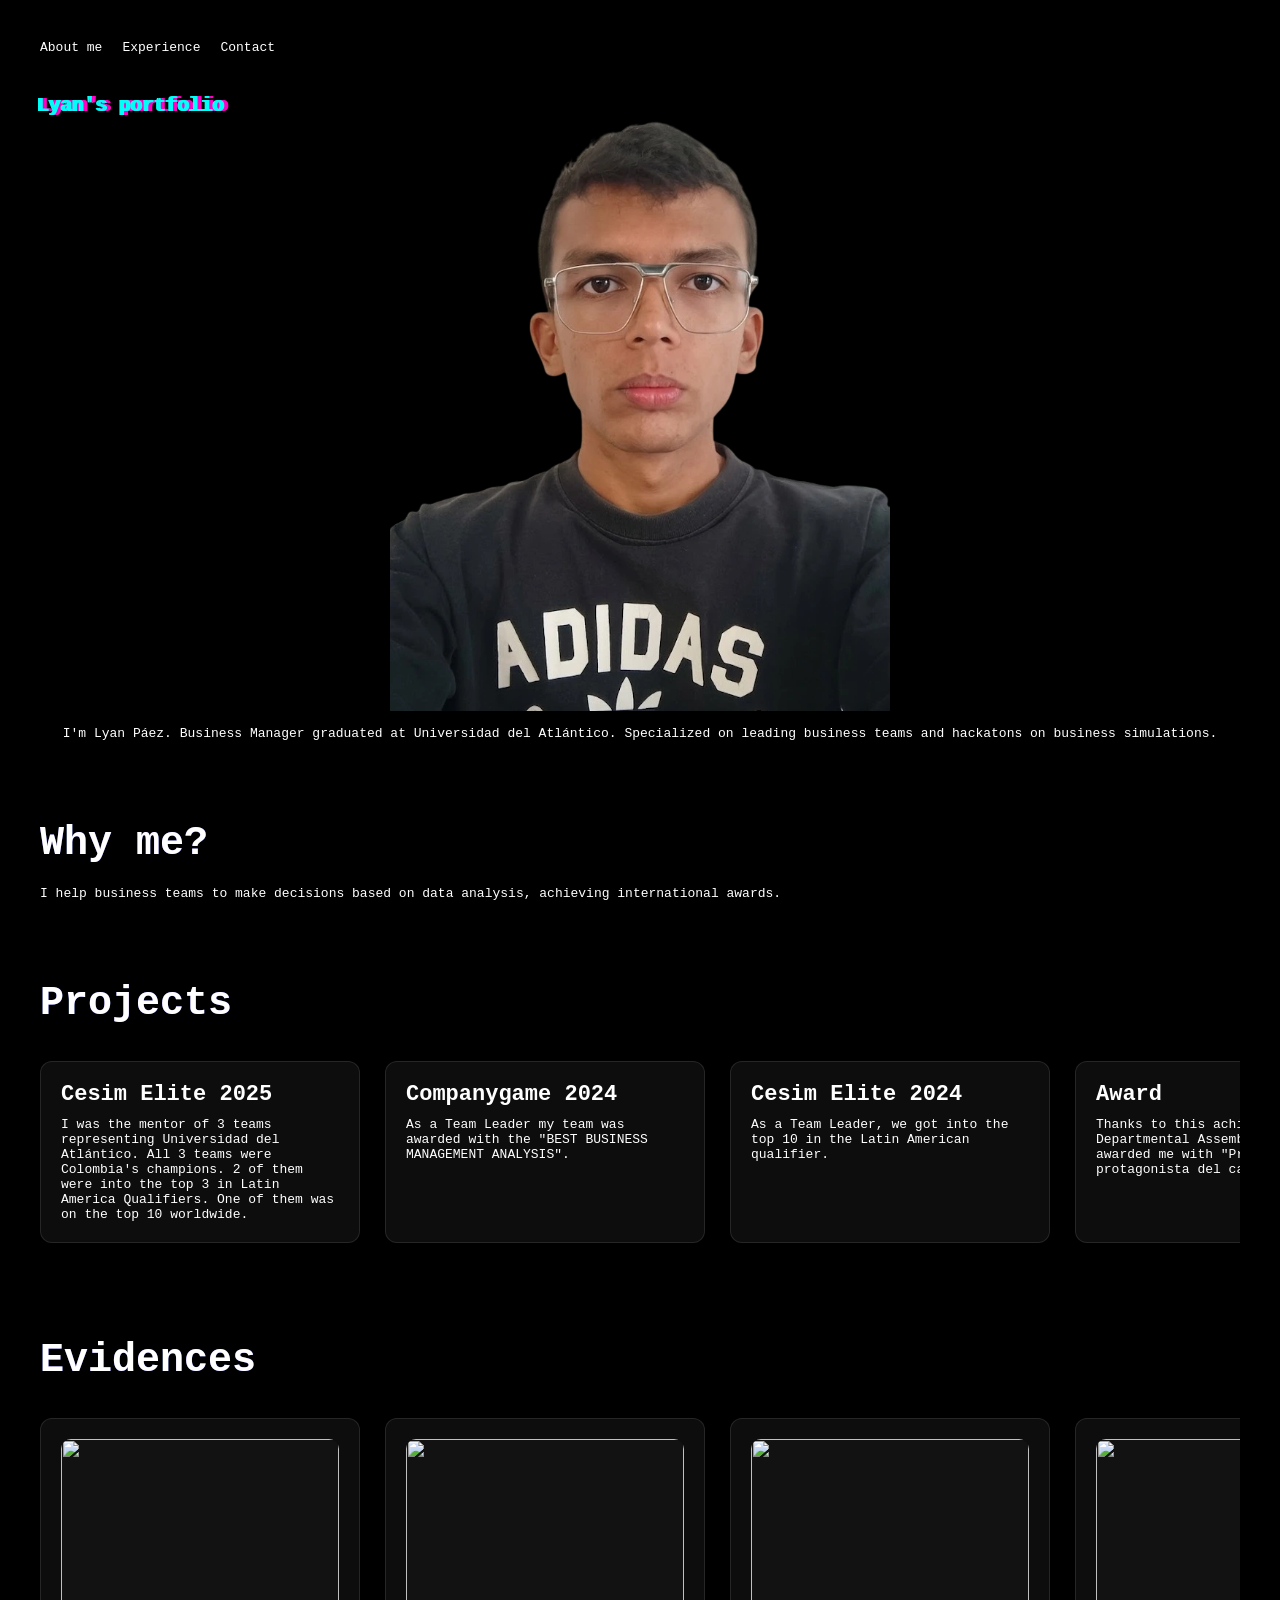
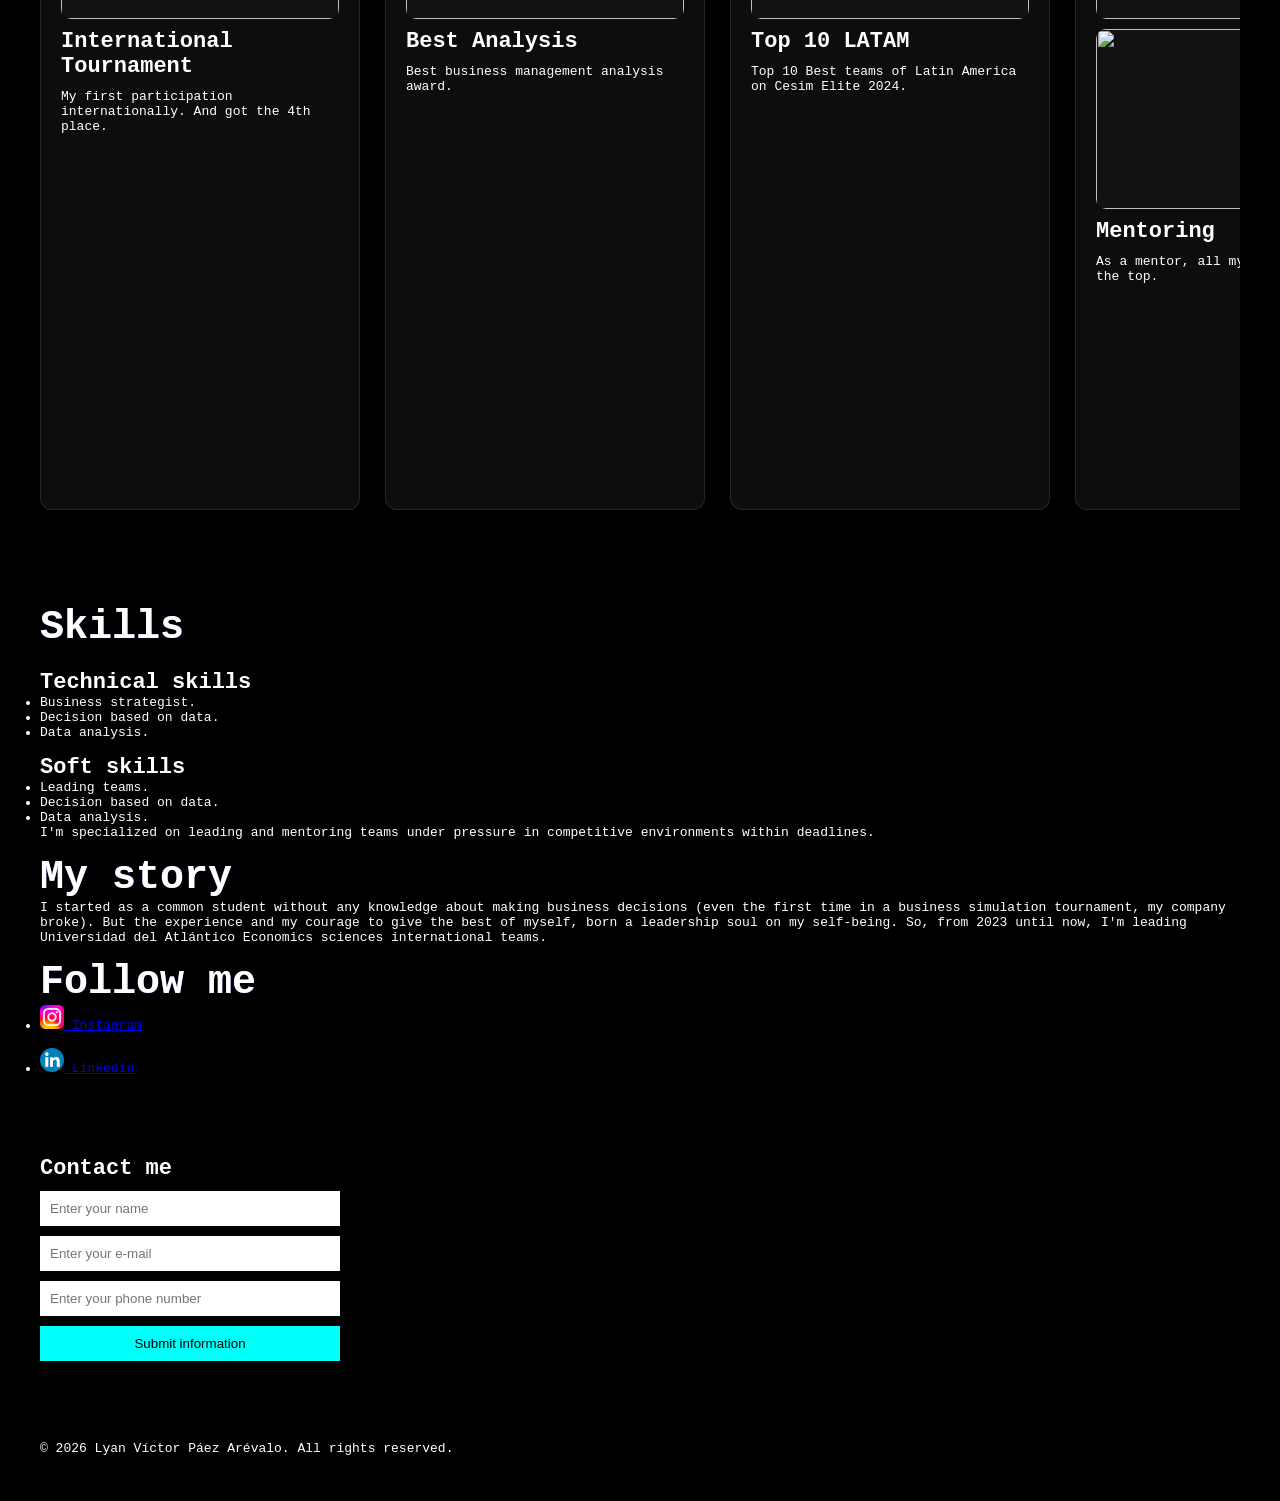
==== index.html @ 1b4cc2e9 "adelantado" ====
<!DOCTYPE html>
<html lang="en">

<head>
    <meta charset="UTF-8">
    <meta name="viewport" content="width=device-width, initial-scale=1.0">

    <title>Lyan's Portfolio</title>
    <meta name="description" content="A practical portfolio to improve structuring abilities on HTML and CSS.">
    <meta name="keywords" content="portfolio, portafolio, Lyan">
    <meta name="author" content="Lyan Páez">
    <meta name="robots" content="index, follow">

    <link rel="stylesheet" href="src/css/styles.css">
</head>

<body>

<header>
    <nav>
        <ul>
            <li><a href="#about">About me</a></li>
            <li><a href="#experience">Experience</a></li>
            <li><a href="#contact">Contact</a></li>
        </ul>
    </nav>
</header>

<main>

<section>
    <div>
        <h1 class="glitch reveal" data-text="Lyan's portfolio"></h1>
    </div>

    <img id="lyan-ph" src="public/img/Lyan.png"
        alt="A close-up photo of Lyan facing the camera"
        title="Lyan's photo">

    <p class="center" id="about"><br>
        I'm Lyan Páez. Business Manager graduated at Universidad del Atlántico.
        Specialized on leading business teams and hackatons on business simulations.
    </p>
</section>

<section>
    <h2 data-glitch="Why me?">Why me?</h2>
    <p>
        I help business teams to make decisions based on data analysis,
        achieving international awards.
    </p>
</section>

<section id="experience">
    <h2 data-glitch="Projects">Projects</h2>

    <div class="scroll-container projects-scroll">
        <div class="scroll-content">
            <article class="card">
                <h3>Cesim Elite 2025</h3>
                <p> I was the mentor of 3 teams representing Universidad del Atlántico. All 3 teams were Colombia's champions. 2 of them were into the top 3 in Latin America Qualifiers. One of them was on the top 10 worldwide.</p>
            </article>
            <article class="card">
                <h3>Companygame 2024</h3>
                <p>As a Team Leader my team was awarded with the "BEST BUSINESS MANAGEMENT ANALYSIS".</p>
            </article>
            <article class="card">
                <h3>Cesim Elite 2024</h3>
                <p> As a Team Leader, we got into the top 10 in the Latin American qualifier.</p>
            </article>
            <article class="card">
                <h3>Award</h3>
                <p> Thanks to this achievings, the Departmental Assembly of Atlántico awarded me with "Premio Joven Líder protagonista del cambio 2025"..</p>
            </article>

            <article class="card duplicate">
                <h3>Cesim Elite 2025</h3>
                <p> I was the mentor of 3 teams representing Universidad del Atlántico. All 3 teams were Colombia's champions. 2 of them were into the top 3 in Latin America Qualifiers. One of them was on the top 10 worldwide.</p>
            </article>
            <article class="card duplicate">
                <h3>Companygame 2024</h3>
                <p>As a Team Leader my team was awarded with the "BEST BUSINESS MANAGEMENT ANALYSIS".</p>
            </article>
            <article class="card duplicate">
                <h3>Cesim Elite 2024</h3>
                <p> As a Team Leader, we got into the top 10 in the Latin American qualifier.</p>
            </article>
            <article class="card duplicate">
                <h3>Award</h3>
                <p> Thanks to this achievings, the Departmental Assembly of Atlántico awarded me with "Premio Joven Líder protagonista del cambio 2025"..</p>
            </article>
        </div>
    </div>
</section>

<section class="evidences-section">
    <h2 data-glitch="Evidences">Evidences</h2>

    <div class="scroll-container evidences-scroll">
        <div class="scroll-content">
            <article class="card img-card">
                <img src="public/img/CGame1.webp" class="expandable-image">
                <h3>International Tournament</h3>
                <p>My first participation internationally. And got the 4th place.</p>
            </article>
            <article class="card img-card">
                <img src="public/img/Cgame2.webp" class="expandable-image">
                <h3>Best Analysis</h3>
                <p>Best business management analysis award.</p>
            </article>
            <article class="card img-card">
                <img src="public/img/cesim1.webp" class="expandable-image">
                <h3>Top 10 LATAM</h3>
                <p>Top 10 Best teams of Latin America on Cesim Elite 2024.</p>
            </article>
            <article class="card img-card">
                <img src="public/img/cesim2.webp" class="expandable-image">
                <img src="public/img/cesim3.webp" class="expandable-image">
                <h3>Mentoring</h3>
                <p>As a mentor, all my teams are in the top.</p>
            </article>
            <article class="card img-card">
                <img src="public/img/JL1.webp" class="expandable-image">
                <img src="public/img/JL2.webp" class="expandable-image">
                <img src="public/img/JL3.webp" class="expandable-image">
                <h3>Personal awards</h3>
                <p>Award for youth leader on academics due to these and other international achievements.</p>
            </article>

            <article class="card img-card duplicate">
                <img src="public/img/CGame1.webp" class="expandable-image">
                <h3>International Tournament</h3>
                <p>My first participation internationally. And got the 4th place.</p>
            </article>
            <article class="card img-card duplicate">
                <img src="public/img/Cgame2.webp" class="expandable-image">
                <h3>Best Analysis</h3>
                <p>Best business management analysis award.</p>
            </article>
            <article class="card img-card duplicate">
                <img src="public/img/cesim1.webp" class="expandable-image">
                <h3>Top 10 LATAM</h3>
                <p>Top 10 Best teams of Latin America on Cesim Elite 2024.</p>
            </article>
            <article class="card img-card duplicate">
                <img src="public/img/cesim2.webp" class="expandable-image">
                <img src="public/img/cesim3.webp" class="expandable-image">
                <h3>Mentoring</h3>
                <p>As a mentor, all my teams are in the top.</p>
            </article>
            <article class="card img-card duplicate">
                <img src="public/img/JL1.webp" class="expandable-image">
                <img src="public/img/JL2.webp" class="expandable-image">
                <img src="public/img/JL3.webp" class="expandable-image">
                <h3>Personal awards</h3>
                <p>Award for youth leader on academics due to these and other international achievements.</p>
            </article>
        </div>
    </div>
</section>

<section>
    <h2 data-glitch="Skills">Skills</h2>

    <article>
        <h3>Technical skills</h3>
        <ul>
            <li>Business strategist.</li>
            <li>Decision based on data.</li>
            <li>Data analysis.</li>
        </ul>
    </article>

    <br>

    <article>
        <h3>Soft skills</h3>
        <ul>
            <li>Leading teams.</li>
            <li>Decision based on data.</li>
            <li>Data analysis.</li>
        </ul>

        <p>
            I'm specialized on leading and mentoring teams under pressure in competitive environments within deadlines.
        </p> <br>
    </article>

    <article>
        <h3 data-glitch="My story" >My story</h3>
        <p>
            I started as a common student without any knowledge about making business decisions
            (even the first time in a business simulation tournament, my company broke). But the experience and
            my courage to give the best of myself, born a leadership soul on my self-being. So, from 2023 until now, I'm
            leading Universidad del Atlántico Economics sciences international teams.
        </p> <br>
    </article>

    <article>
        <h3 data-glitch="Follow me">Follow me</h3>
        <ul>
            <li><a href="https://www.instagram.com/lyanpaez?igsh=MWZnb3ZpdWVtem16cg==" target="_blank">
                    <img src="public/img/instagram.png" alt="Instagram" class="social-icon">
                    Instagram
                </a>
            </li> <br>


            <li><a href="https://co.linkedin.com/in/lyan-v%C3%ADctor-p%C3%A1ez-ar%C3%A9valo-2025282ba" target="_blank">
                    <img src="public/img/linkedin.png" alt="Linkedin" class="social-icon">
                    Linkedin
                </a>
            
            </li>
        </ul>
    </article>
</section>

<section>
    <form id="login-form" class="form-active">
        <h3 id="contact">Contact me</h3>

        <input type="text" placeholder="Enter your name" required>
        <input type="email" placeholder="Enter your e-mail" required>
        <input type="tel" placeholder="Enter your phone number" required>

        <button type="submit">Submit information</button>
    </form>
</section>

</main>

<footer>
    <p>&copy; 2026 Lyan Víctor Páez Arévalo. All rights reserved.</p>
</footer>

<div id="image-modal" class="modal-overlay">
    <span class="modal-close-btn">&times;</span>
    <img id="modal-image" class="modal-content" src="" alt="Imagen expandida">
</div>

<script>






// --- JAVASCRIPT ---
const text = "Lyan's portfolio";
let i = 0;


function typeWriter() {
    const el = document.querySelector(".glitch");

    if (i < text.length) {
        el.textContent += text.charAt(i);
        i++;
        setTimeout(typeWriter, 60);
    }
}

window.addEventListener("load", () => {
    document.querySelector(".glitch").textContent = "";
    typeWriter();
});

/* SCROLL */
const reveals = document.querySelectorAll(".reveal");

function revealOnScroll() {
    const windowHeight = window.innerHeight;

    reveals.forEach(el => {
        const elementTop = el.getBoundingClientRect().top;

        if (elementTop < windowHeight - 100) {
            el.classList.add("active");
        }
    });
}

window.addEventListener("scroll", revealOnScroll);
revealOnScroll();


// --- NUEVO CÓDIGO JS PARA EL MODAL DE IMÁGENES ---
const modal = document.getElementById('image-modal');
const modalImg = document.getElementById('modal-image');
const closeBtn = document.querySelector('.modal-close-btn');

// Agregar evento a todas las imágenes con la clase 'expandable-image'
document.querySelectorAll('.expandable-image').forEach(img => {
    img.addEventListener('click', function() {
        modal.classList.add('open');
        modalImg.src = this.src;
        document.body.style.overflow = 'hidden'; // Esto evita scrollear la página por detrás
    });
});

// Función para cerrar el modal
function closeModal() {
    modal.classList.remove('open');
    document.body.style.overflow = 'auto'; // Restaura el scroll
}

// Cerrar con el botón X
closeBtn.addEventListener('click', closeModal);

// Cerrar haciendo clic en el fondo negro oscuro
modal.addEventListener('click', function(event) {
    if (event.target === modal) {
        closeModal();
    }
});

// Cerrar presionando la tecla Esc
document.addEventListener('keydown', function(event) {
    if (event.key === 'Escape') {
        closeModal();
    }
});
</script>

</body>

</html>
---- src/css/styles.css ----
html {
    scroll-behavior: smooth;
}

/* RESET */
* {
    margin: 0;
    padding: 0;
    box-sizing: border-box;
}

body {
    font-family: monospace;
    color: #fff;
    background: #000;
    overflow-x: hidden;
    padding: 40px;
}

/*paragraph center */
.center {
    display: flex;
    justify-content: center;
}

/* IMÁGENES */
img {
    width: 100%;
    max-width: 500px;
    height: auto;
}

/* NAV */
nav ul {
    display: flex;
    gap: 20px;
    list-style: none;
    margin-bottom: 40px;
}

nav a {
    color: #fff;
    text-decoration: none;
}

/* ===== GLITCH H1 ===== */

.glitch {
    position: relative;
    animation: glitch-skew 1s infinite alternate;
}

.glitch::before,
.glitch::after {
    content: attr(data-text);
    position: absolute;
    top: 0;
    left: 0;
    width: 100%;
}

/* rojo */
.glitch::before {
    color: #ff00c1;
    left: 2px;
    text-shadow: -2px 0 #ff00c1;
    animation: glitch-anim 2s infinite linear alternate-reverse;
}

/* cyan */
.glitch::after {
    color: #00fff9;
    left: -2px;
    text-shadow: -2px 0 #00fff9;
    animation: glitch-anim2 2.5s infinite linear alternate-reverse;
}

/* ANIMACIONES H1 */

@keyframes glitch-anim {
    0% {
        clip-path: inset(0 0 80% 0);
    }

    50% {
        clip-path: inset(40% 0 30% 0);
    }

    100% {
        clip-path: inset(0 0 80% 0);
    }
}

@keyframes glitch-anim2 {
    0% {
        clip-path: inset(80% 0 0 0);
    }

    50% {
        clip-path: inset(30% 0 40% 0);
    }

    100% {
        clip-path: inset(80% 0 0 0);
    }
}

@keyframes glitch-skew {
    0% {
        transform: skew(0deg);
    }

    100% {
        transform: skew(2deg);
    }

}



/* ===== GLITCH H2 / H3 ===== */

/* ===== ESTILOS BASE PARA H2 / H3 ===== */
h2,
h3 {
    color: #fff;
    
    font-weight: bold;
}

h2 {
    font-size: 40px;
    margin-bottom: 20px;
}

/* Tamaño más pequeño y normal para los títulos de las cartillas */
h3 {
    font-size: 22px;
}

/* ===== GLITCH SOLO PARA TÍTULOS CON EL ATRIBUTO "data-glitch" ===== */
h2[data-glitch],
h3[data-glitch] {
    position: relative;
    font-size: 40px;
    /* Mantiene grandes los títulos de sección que tienen glitch */
    animation: an1 1s ease-in-out infinite alternate;
}

h2[data-glitch]::before,
h2[data-glitch]::after,
h3[data-glitch]::before,
h3[data-glitch]::after {
    content: attr(data-glitch);
    position: absolute;
    top: 0;
    left: 0;
    opacity: 0.8;
}

h2[data-glitch]::before,
h3[data-glitch]::before {
    color: #8b00ff;
    z-index: -1;
    animation: an2 0.4s infinite;
}

h2[data-glitch]::after,
h3[data-glitch]::after {
    color: #00e571;
    z-index: -2;
    animation: an2 0.4s infinite;
}

/* ANIMACIONES H2/H3 */

@keyframes an1 {

    0%,
    40%,
    44%,
    58%,
    61%,
    65%,
    69%,
    72%,
    100% {
        transform: skewX(0);
    }

    41% {
        transform: skewX(10deg);
    }

    42% {
        transform: skewX(-10deg);
    }

    59% {
        transform: skewX(40deg) skewY(10deg);
    }

    60% {
        transform: skewX(-40deg) skewY(-10deg);
    }

    63% {
        transform: skewX(10deg) skewY(-5deg);
    }

    70% {
        transform: skewX(-50deg) skewY(-20deg);
    }

    71% {
        transform: skewX(10deg) skewY(-10deg);
    }
}

@keyframes an2 {
    0% {
        transform: translate(0);
    }

    20% {
        transform: translate(-3px, 3px);
    }

    40% {
        transform: translate(-3px, -3px);
    }

    60% {
        transform: translate(3px, 3px);
    }

    80% {
        transform: translate(3px, -3px);
    }

    100% {
        transform: translate(0);
    }
}

/* SCROLL */
.reveal {
    opacity: 0;
    transform: translateY(60px);
    transition: 0.8s;
}

.reveal.active {
    opacity: 1;
    transform: translateY(0);
}

/* FORM */
form {
    display: flex;
    flex-direction: column;
    gap: 10px;
    max-width: 300px;
}

input,
button {
    padding: 10px;
    border: none;
}

button {
    background: #00fff9;
    cursor: pointer;
}

/* ===== GRID GENERAL (Se mantiene para otras áreas si lo usas) ===== */
.grid {
    display: grid;
    grid-template-columns: repeat(auto-fit, minmax(250px, 1fr));
    gap: 25px;
    margin-top: 30px;
}

/* ===== CARDS ===== */

.card {
    background: rgba(255, 255, 255, 0.05);
    border-radius: 12px;
    padding: 20px;
    transition: 0.3s;
    backdrop-filter: blur(10px);
    border: 1px solid rgba(255, 255, 255, 0.1);
}


.card:hover {
    transform: translateY(-10px) scale(1.02);
    border-color: #00fff9;
    box-shadow: 0 0 20px rgba(0, 255, 255, 0.2);
}

/* ===== IMÁGENES ===== */

.img-card img {
    width: 100%;
    height: 180px;
    object-fit: contain;
    background-color: rgba(255, 255, 255, 0.02);
    border-radius: 10px;
    margin-bottom: 10px;
}

/* ===== TITULOS ===== */

.card h3 {
    margin-bottom: 10px;
}

/* ===== SECCIONES ===== */

section {
    margin-bottom: 80px;
}

/* ===== FOTO DE PERFIL ===== */
#lyan-ph {
    display: block;
    margin: 0 auto;
    position: relative;
    z-index: 1;

    animation: permanent-glitch-shadow 1.5s steps(10) infinite alternate-reverse;

    transition: none;

}


#lyan-ph:hover {
    filter: drop-shadow(0 0 25px #00fff9) drop-shadow(0 0 40px #ff00c1);
}


    @keyframes permanent-glitch-shadow {


    0%,
    100% {
        filter: drop-shadow(4px 4px 0 #ff00c1) drop-shadow(-4px -4px 0 #00fff9) drop-shadow(0 0 8px rgba(139, 0, 255, 0.4));
    }

    5% {
        filter: drop-shadow(-2px -10px 0 #ff00c1) drop-shadow(6px 2px 0 #00fff9) drop-shadow(0 0 2px #fff);
    }

    10% {
        filter: drop-shadow(10px 4px 0 #ff00c1) drop-shadow(-10px -4px 0 #00fff9);
    }

    12% {
        filter: drop-shadow(0 0 1px transparent);
    }

    15% {
        filter: drop-shadow(-15px 0 0 #ff00c1) drop-shadow(15px 0 0 #00fff9) drop-shadow(0 0 20px #8b00ff);
    }

    20% {
        filter: drop-shadow(0 -15px 0 #ff00c1) drop-shadow(0 15px 0 #00fff9) drop-shadow(0 0 10px #00fff9);
    }

    25% {
        filter: drop-shadow(3px -10px 0 #ff00c1) drop-shadow(-3px 10px 0 #00fff9);
    }

    30% {
        filter: drop-shadow(-5px 5px 0 #ff00c1) drop-shadow(5px -5px 0 #00fff9) drop-shadow(0 0 25px rgba(255, 0, 193, 0.7));
    }

    35% {
        filter: drop-shadow(0 0 1px transparent);
    }

    40% {
        filter: drop-shadow(12px 12px 0 #ff00c1) drop-shadow(-12px -12px 0 #00fff9) drop-shadow(0 0 15px #fff);
    }
}




/* ===== REDES SOCIALES (FOLLOW ME) ===== */


.social-links ul {
    list-style: none;
    padding: 0;
    display: flex;
    flex-direction: column;
    gap: 15px;
}


.social-links a {
    text-decoration: none;
    color: #fff;
    font-size: 18px;
    display: flex;
    align-items: center;
    gap: 10px;
    transition: all 0.3s ease;
}


.social-links a:hover {
    color: #00fff9;
    text-shadow: 0 0 8px #00fff9;
    transform: translateX(10px);
}


.social-icon {
    width: 24px;
    height: 24px;
    object-fit: contain;
}


/* ========================================================== */
/* ===== NUEVO: SCROLL INFINITO Y MODAL (NO MODIFICAR) ====== */
/* ========================================================== */

/* Estructura del carrusel infinito */
.scroll-container {
    width: 100%;
    overflow: hidden;
    position: relative;
    padding: 15px 0;
    /* Espacio extra para que la sombra de tu hover no se corte */
}

/* El contenedor que agrupa todas las tarjetas de forma horizontal */
.scroll-content {
    display: flex;
    gap: 25px;
    width: max-content;
    /* Permite que crezca hasta el ancho de todas las cards sumadas */
    will-change: transform;
}

/* Configuramos el tamaño fijo de tus cards dentro del carrusel */
.scroll-content .card {
    flex: 0 0 320px;
    /* Ancho fijo para cada card. Ajustalo si lo quieres más ancho o angosto */
}

/* Pausar animación cuando el usuario pone el mouse encima */
.scroll-container:hover .scroll-content {
    animation-play-state: paused !important;
}

/* 1. Animación DERECHA (Projects) */
.projects-scroll .scroll-content {
    animation: scroll-right 40s linear infinite;
}

@keyframes scroll-right {
    0% {
        transform: translateX(-50%);
    }

    /* Empieza en el clon y se desliza al original */
    100% {
        transform: translateX(0);
    }
}

/* 2. Animación IZQUIERDA (Evidences) */
.evidences-scroll .scroll-content {
    animation: scroll-left 40s linear infinite;
}

@keyframes scroll-left {
    0% {
        transform: translateX(0);
    }

    /* Empieza en el original y se desliza al clon */
    100% {
        transform: translateX(-50%);
    }
}


/* ===== IMÁGENES EXPANDIBLES Y MODAL ===== */

.expandable-image {
    cursor: pointer;
    /* Cambia el cursor a la "manito" */
    transition: border-color 0.3s ease, filter 0.3s ease;
}

.expandable-image:hover {
    border: 1px solid #ff00c1;
    filter: drop-shadow(0 0 10px rgba(255, 0, 193, 0.5));
}

.modal-overlay {
    display: none;
    position: fixed;
    z-index: 9999;
    /* Asegura que el modal siempre esté por encima de todo */
    left: 0;
    top: 0;
    width: 100%;
    height: 100%;
    background-color: rgba(0, 0, 0, 0.85);
    /* Fondo oscuro semitransparente */
    backdrop-filter: blur(8px);
    justify-content: center;
    align-items: center;
    opacity: 0;
    transition: opacity 0.3s ease;
}

.modal-overlay.open {
    display: flex;
    opacity: 1;
}

.modal-content {
    max-width: 90%;
    max-height: 90%;
    object-fit: contain;
    border-radius: 8px;
    border: 2px solid #00fff9;
    box-shadow: 0 0 30px rgba(0, 255, 249, 0.4);
    transform: scale(0.9);
    transition: transform 0.3s ease;
}

.modal-overlay.open .modal-content {
    transform: scale(1);
}

.modal-close-btn {
    position: absolute;
    top: 20px;
    right: 40px;
    color: #fff;
    font-size: 40px;
    font-weight: bold;
    cursor: pointer;
    transition: color 0.3s ease, transform 0.3s ease;
}

.modal-close-btn:hover {
    color: #ff00c1;
    transform: scale(1.1);
}
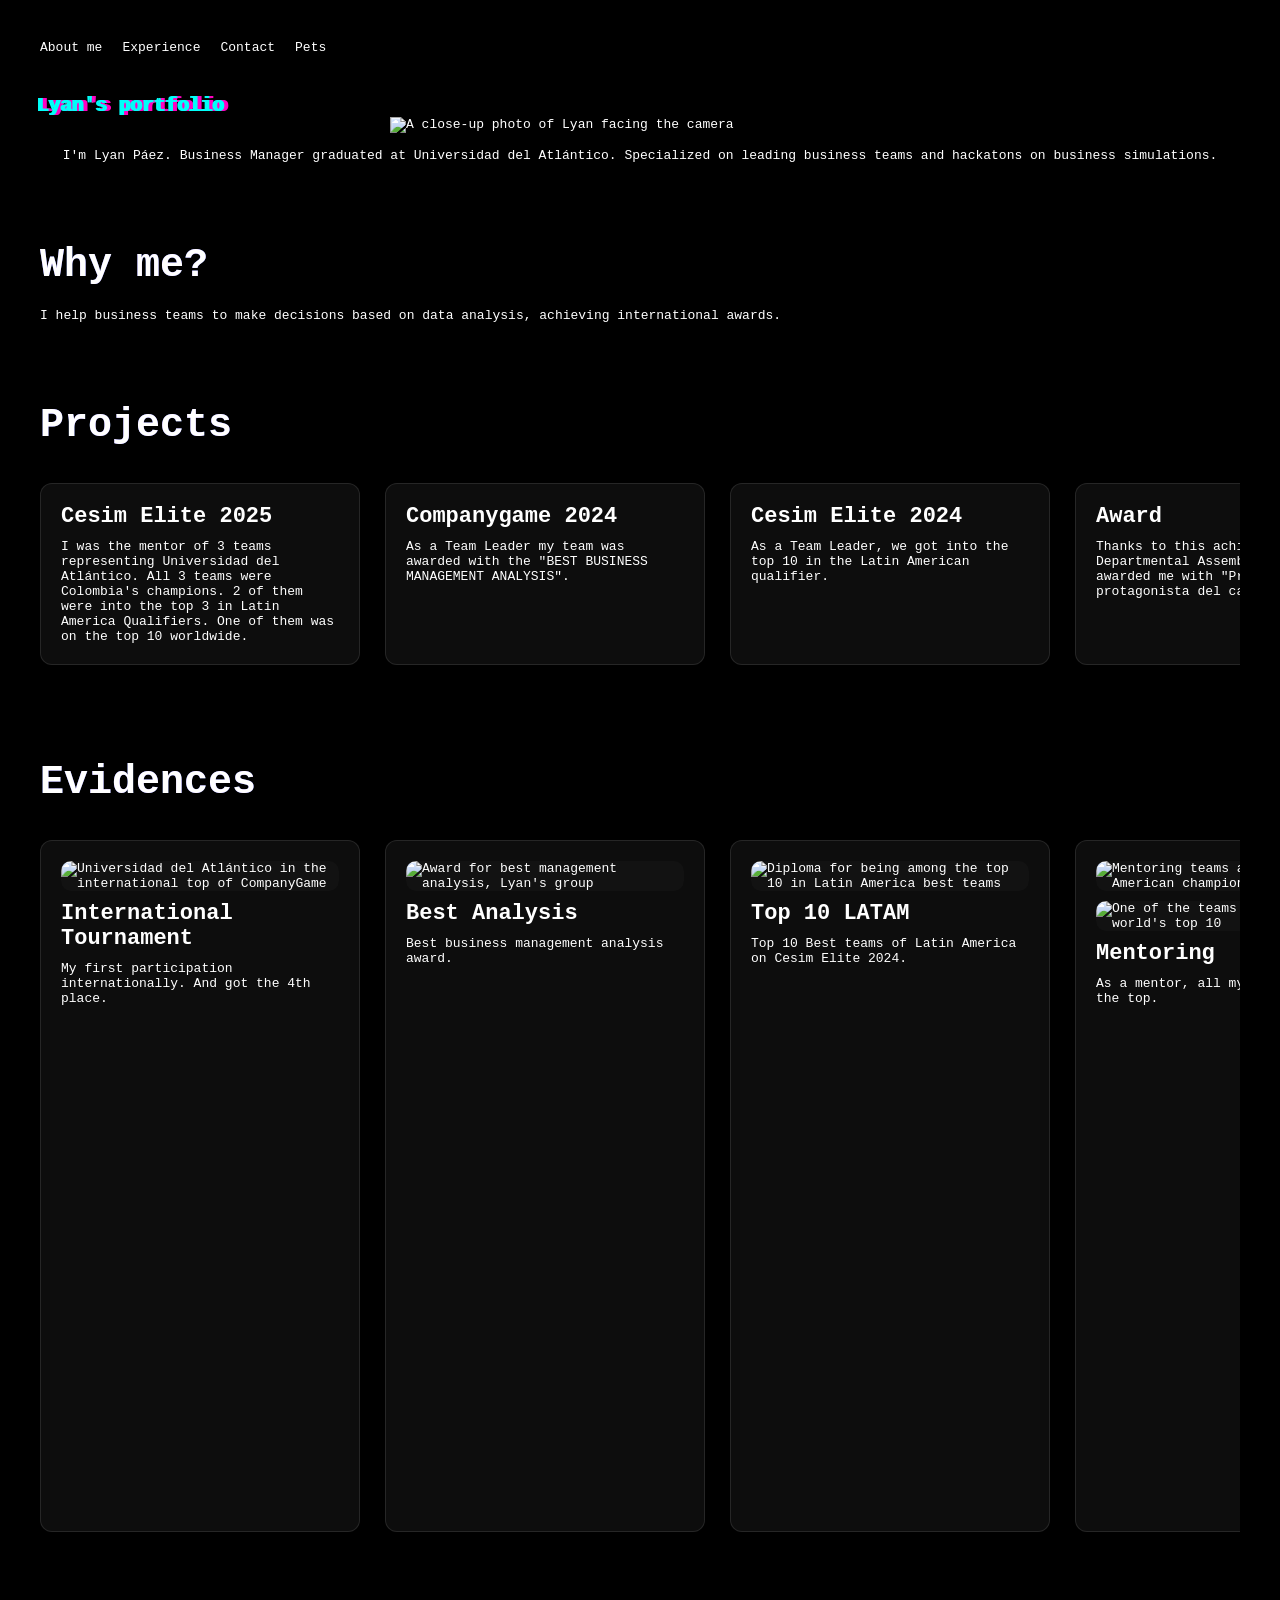
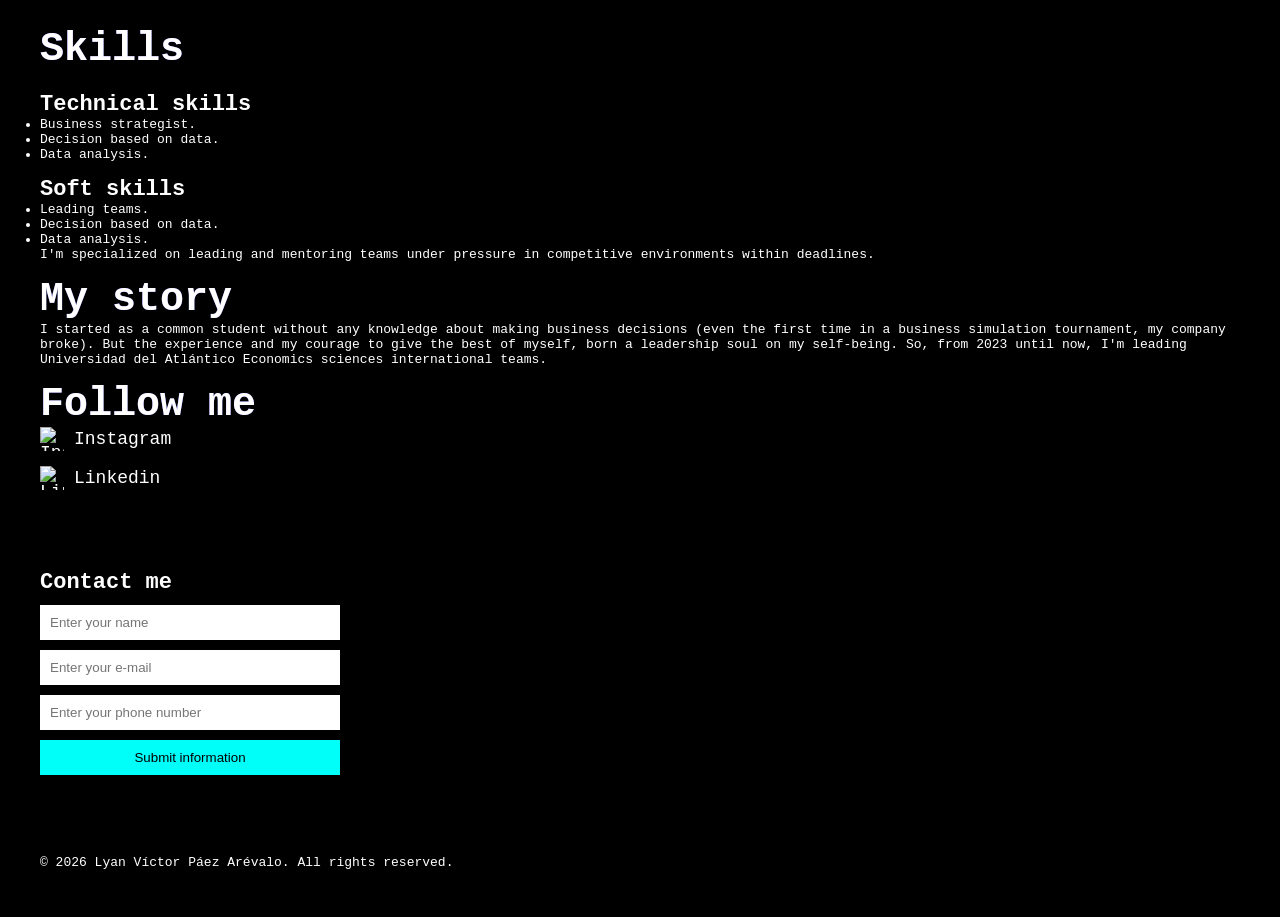
==== commit 4f9e242d: "docs" ====
--- a/index.html
+++ b/index.html
@@ -16,313 +16,248 @@
 
 <body>
 
-<header>
-    <nav>
-        <ul>
-            <li><a href="#about">About me</a></li>
-            <li><a href="#experience">Experience</a></li>
-            <li><a href="#contact">Contact</a></li>
-        </ul>
-    </nav>
-</header>
-
-<main>
-
-<section>
-    <div>
-        <h1 class="glitch reveal" data-text="Lyan's portfolio"></h1>
+    <header>
+        <nav>
+            <ul>
+                <li><a href="#about" class="navigation">About me</a></li>
+                <li><a href="#experience" class="navigation">Experience</a></li>
+                <li><a href="#contact" class="navigation">Contact</a></li>
+                <li><a href="./views/pets.html" class="navigation">Pets</a></li>
+            </ul>
+        </nav>
+    </header>
+
+    <main>
+
+        <section>
+            <div>
+                <h1 class="glitch reveal" data-text="Lyan's portfolio">Lyan's portfolio</h1>
+            </div>
+
+            <img id="lyan-ph" src="/public/images/index/Lyan.png" alt="A close-up photo of Lyan facing the camera"
+                title="Lyan's photo">
+
+            <p class="center" id="about"><br>
+                I'm Lyan Páez. Business Manager graduated at Universidad del Atlántico.
+                Specialized on leading business teams and hackatons on business simulations.
+            </p>
+        </section>
+
+        <section>
+            <h2 data-glitch="Why me?">Why me?</h2>
+            <p>
+                I help business teams to make decisions based on data analysis,
+                achieving international awards.
+            </p>
+        </section>
+
+        <section id="experience">
+            <h2 data-glitch="Projects">Projects</h2>
+
+            <div class="scroll-container projects-scroll">
+                <div class="scroll-content">
+                    <article class="card">
+                        <h3>Cesim Elite 2025</h3>
+                        <p> I was the mentor of 3 teams representing Universidad del Atlántico. All 3 teams were
+                            Colombia's champions. 2 of them were into the top 3 in Latin America Qualifiers. One of them
+                            was on the top 10 worldwide.</p>
+                    </article>
+                    <article class="card">
+                        <h3>Companygame 2024</h3>
+                        <p>As a Team Leader my team was awarded with the "BEST BUSINESS MANAGEMENT ANALYSIS".</p>
+                    </article>
+                    <article class="card">
+                        <h3>Cesim Elite 2024</h3>
+                        <p> As a Team Leader, we got into the top 10 in the Latin American qualifier.</p>
+                    </article>
+                    <article class="card">
+                        <h3>Award</h3>
+                        <p> Thanks to this achievings, the Departmental Assembly of Atlántico awarded me with "Premio
+                            Joven Líder protagonista del cambio 2025"..</p>
+                    </article>
+
+                    <article class="card duplicate">
+                        <h3>Cesim Elite 2025</h3>
+                        <p> I was the mentor of 3 teams representing Universidad del Atlántico. All 3 teams were
+                            Colombia's champions. 2 of them were into the top 3 in Latin America Qualifiers. One of them
+                            was on the top 10 worldwide.</p>
+                    </article>
+                    <article class="card duplicate">
+                        <h3>Companygame 2024</h3>
+                        <p>As a Team Leader my team was awarded with the "BEST BUSINESS MANAGEMENT ANALYSIS".</p>
+                    </article>
+                    <article class="card duplicate">
+                        <h3>Cesim Elite 2024</h3>
+                        <p> As a Team Leader, we got into the top 10 in the Latin American qualifier.</p>
+                    </article>
+                    <article class="card duplicate">
+                        <h3>Award</h3>
+                        <p> Thanks to this achievings, the Departmental Assembly of Atlántico awarded me with "Premio
+                            Joven Líder protagonista del cambio 2025"..</p>
+                    </article>
+                </div>
+            </div>
+        </section>
+
+        <section class="evidences-section">
+            <h2 data-glitch="Evidences">Evidences</h2>
+
+            <div class="scroll-container evidences-scroll">
+                <div class="scroll-content">
+                    <article class="card img-card">
+                        <img src="/public/images/index/CGame1.webp" class="expandable-image"
+                            alt="Universidad del Atlántico in the international top of CompanyGame"
+                            title="BusinessGlobal CompanyGame 2023">
+                        <h3>International Tournament</h3>
+                        <p>My first participation internationally. And got the 4th place.</p>
+                    </article>
+                    <article class="card img-card">
+                        <img src="/public/images/index/Cgame2.webp" class="expandable-image"
+                            alt="Award for best management analysis, Lyan's group"
+                            title="Award for best business management analysis report">
+                        <h3>Best Analysis</h3>
+                        <p>Best business management analysis award.</p>
+                    </article>
+                    <article class="card img-card">
+                        <img src="/public/images/index/cesim1.webp" class="expandable-image"
+                            alt="Diploma for being among the top 10 in Latin America best teams"
+                            title="Diploma top 10 Latin America">
+                        <h3>Top 10 LATAM</h3>
+                        <p>Top 10 Best teams of Latin America on Cesim Elite 2024.</p>
+                    </article>
+                    <article class="card img-card">
+                        <img src="/public/images/index/cesim2.webp" class="expandable-image"
+                            alt="Mentoring teams are Latin American champions" title="Latin American Champions">
+                        <img src="/public/images/index/cesim3.webp" class="expandable-image"
+                            alt="One of the teams makes it to the world's top 10" title="World's top 10">
+                        <h3>Mentoring</h3>
+                        <p>As a mentor, all my teams are in the top.</p>
+                    </article>
+                    <article class="card img-card">
+                        <img src="/public/images/index/JL1.webp" class="expandable-image"
+                            alt="Young leader award, driving change in the academic field"
+                            title="Young Academic Leader Award">
+                        <img src="/public/images/index/JL2.webp" class="expandable-image"
+                            alt="Poster for the awards ceremony of the nominees" title="Lyan Award Poster">
+                        <img src="/public/images/index/JL3.webp" class="expandable-image"
+                            alt="List of winners in each area of the nominations" title="List of winners by area">
+                        <h3>Personal awards</h3>
+                        <p>Award for youth leader on academics due to these and other international achievements.</p>
+                    </article>
+
+                    <article class="card img-card duplicate">
+                        <img src="/public/images/index/CGame1.webp" class="expandable-image">
+                        <h3>International Tournament</h3>
+                        <p>My first participation internationally. And got the 4th place.</p>
+                    </article>
+                    <article class="card img-card duplicate">
+                        <img src="/public/images/index/Cgame2.webp" class="expandable-image">
+                        <h3>Best Analysis</h3>
+                        <p>Best business management analysis award.</p>
+                    </article>
+                    <article class="card img-card duplicate">
+                        <img src="/public/images/index/cesim1.webp" class="expandable-image">
+                        <h3>Top 10 LATAM</h3>
+                        <p>Top 10 Best teams of Latin America on Cesim Elite 2024.</p>
+                    </article>
+                    <article class="card img-card duplicate">
+                        <img src="/public/images/index/cesim2.webp" class="expandable-image">
+                        <img src="/public/images/index/cesim3.webp" class="expandable-image">
+                        <h3>Mentoring</h3>
+                        <p>As a mentor, all my teams are in the top.</p>
+                    </article>
+                    <article class="card img-card duplicate">
+                        <img src="/public/images/index/JL1.webp" class="expandable-image">
+                        <img src="/public/images/index/JL2.webp" class="expandable-image">
+                        <img src="/public/images/index/JL3.webp" class="expandable-image">
+                        <h3>Personal awards</h3>
+                        <p>Award for youth leader on academics due to these and other international achievements.</p>
+                    </article>
+                </div>
+            </div>
+        </section>
+
+        <section>
+            <h2 data-glitch="Skills">Skills</h2>
+
+            <article>
+                <h3>Technical skills</h3>
+                <ul>
+                    <li>Business strategist.</li>
+                    <li>Decision based on data.</li>
+                    <li>Data analysis.</li>
+                </ul>
+            </article>
+
+            <br>
+
+            <article>
+                <h3>Soft skills</h3>
+                <ul>
+                    <li>Leading teams.</li>
+                    <li>Decision based on data.</li>
+                    <li>Data analysis.</li>
+                </ul>
+
+                <p>
+                    I'm specialized on leading and mentoring teams under pressure in competitive environments within
+                    deadlines.
+                </p> <br>
+            </article>
+
+            <article>
+                <h3 data-glitch="My story">My story</h3>
+                <p>
+                    I started as a common student without any knowledge about making business decisions
+                    (even the first time in a business simulation tournament, my company broke). But the experience and
+                    my courage to give the best of myself, born a leadership soul on my self-being. So, from 2023 until
+                    now, I'm
+                    leading Universidad del Atlántico Economics sciences international teams.
+                </p> <br>
+            </article>
+
+            <article class="social-links">
+                <h3 data-glitch="Follow me">Follow me</h3>
+                <ul>
+                    <li><a href="https://www.instagram.com/lyanpaez?igsh=MWZnb3ZpdWVtem16cg==" target="_blank">
+                            <img src="/public/images/index/instagram.png" alt="Instagram" class="social-icon">
+                            Instagram
+                        </a>
+                    </li>
+                    <li><a href="https://co.linkedin.com/in/lyan-v%C3%ADctor-p%C3%A1ez-ar%C3%A9valo-2025282ba"
+                            target="_blank">
+                            <img src="/public/images/index/linkedin.png" alt="Linkedin" class="social-icon">
+                            Linkedin
+                        </a>
+                    </li>
+                </ul>
+            </article>
+        </section>
+
+        <section class="page-center">
+            <form id="login-form" class="form-active" onsubmit="event.preventDefault();">
+                <h3 id="contact">Contact me</h3>
+
+                <input type="text" placeholder="Enter your name" required>
+                <input type="email" placeholder="Enter your e-mail" required>
+                <input type="tel" placeholder="Enter your phone number" required>
+
+                <button type="submit">Submit information</button>
+            </form>
+        </section>
+
+    </main>
+
+    <footer>
+        <p>&copy; 2026 Lyan Víctor Páez Arévalo. All rights reserved.</p>
+    </footer>
+
+    <div id="image-modal" class="modal-overlay">
+        <span class="modal-close-btn">&times;</span>
+        <img id="modal-image" class="modal-content" src="" alt="Imagen expandida">
     </div>
 
-    <img id="lyan-ph" src="public/img/Lyan.png"
-        alt="A close-up photo of Lyan facing the camera"
-        title="Lyan's photo">
-
-    <p class="center" id="about"><br>
-        I'm Lyan Páez. Business Manager graduated at Universidad del Atlántico.
-        Specialized on leading business teams and hackatons on business simulations.
-    </p>
-</section>
-
-<section>
-    <h2 data-glitch="Why me?">Why me?</h2>
-    <p>
-        I help business teams to make decisions based on data analysis,
-        achieving international awards.
-    </p>
-</section>
-
-<section id="experience">
-    <h2 data-glitch="Projects">Projects</h2>
-
-    <div class="scroll-container projects-scroll">
-        <div class="scroll-content">
-            <article class="card">
-                <h3>Cesim Elite 2025</h3>
-                <p> I was the mentor of 3 teams representing Universidad del Atlántico. All 3 teams were Colombia's champions. 2 of them were into the top 3 in Latin America Qualifiers. One of them was on the top 10 worldwide.</p>
-            </article>
-            <article class="card">
-                <h3>Companygame 2024</h3>
-                <p>As a Team Leader my team was awarded with the "BEST BUSINESS MANAGEMENT ANALYSIS".</p>
-            </article>
-            <article class="card">
-                <h3>Cesim Elite 2024</h3>
-                <p> As a Team Leader, we got into the top 10 in the Latin American qualifier.</p>
-            </article>
-            <article class="card">
-                <h3>Award</h3>
-                <p> Thanks to this achievings, the Departmental Assembly of Atlántico awarded me with "Premio Joven Líder protagonista del cambio 2025"..</p>
-            </article>
-
-            <article class="card duplicate">
-                <h3>Cesim Elite 2025</h3>
-                <p> I was the mentor of 3 teams representing Universidad del Atlántico. All 3 teams were Colombia's champions. 2 of them were into the top 3 in Latin America Qualifiers. One of them was on the top 10 worldwide.</p>
-            </article>
-            <article class="card duplicate">
-                <h3>Companygame 2024</h3>
-                <p>As a Team Leader my team was awarded with the "BEST BUSINESS MANAGEMENT ANALYSIS".</p>
-            </article>
-            <article class="card duplicate">
-                <h3>Cesim Elite 2024</h3>
-                <p> As a Team Leader, we got into the top 10 in the Latin American qualifier.</p>
-            </article>
-            <article class="card duplicate">
-                <h3>Award</h3>
-                <p> Thanks to this achievings, the Departmental Assembly of Atlántico awarded me with "Premio Joven Líder protagonista del cambio 2025"..</p>
-            </article>
-        </div>
-    </div>
-</section>
-
-<section class="evidences-section">
-    <h2 data-glitch="Evidences">Evidences</h2>
-
-    <div class="scroll-container evidences-scroll">
-        <div class="scroll-content">
-            <article class="card img-card">
-                <img src="public/img/CGame1.webp" class="expandable-image">
-                <h3>International Tournament</h3>
-                <p>My first participation internationally. And got the 4th place.</p>
-            </article>
-            <article class="card img-card">
-                <img src="public/img/Cgame2.webp" class="expandable-image">
-                <h3>Best Analysis</h3>
-                <p>Best business management analysis award.</p>
-            </article>
-            <article class="card img-card">
-                <img src="public/img/cesim1.webp" class="expandable-image">
-                <h3>Top 10 LATAM</h3>
-                <p>Top 10 Best teams of Latin America on Cesim Elite 2024.</p>
-            </article>
-            <article class="card img-card">
-                <img src="public/img/cesim2.webp" class="expandable-image">
-                <img src="public/img/cesim3.webp" class="expandable-image">
-                <h3>Mentoring</h3>
-                <p>As a mentor, all my teams are in the top.</p>
-            </article>
-            <article class="card img-card">
-                <img src="public/img/JL1.webp" class="expandable-image">
-                <img src="public/img/JL2.webp" class="expandable-image">
-                <img src="public/img/JL3.webp" class="expandable-image">
-                <h3>Personal awards</h3>
-                <p>Award for youth leader on academics due to these and other international achievements.</p>
-            </article>
-
-            <article class="card img-card duplicate">
-                <img src="public/img/CGame1.webp" class="expandable-image">
-                <h3>International Tournament</h3>
-                <p>My first participation internationally. And got the 4th place.</p>
-            </article>
-            <article class="card img-card duplicate">
-                <img src="public/img/Cgame2.webp" class="expandable-image">
-                <h3>Best Analysis</h3>
-                <p>Best business management analysis award.</p>
-            </article>
-            <article class="card img-card duplicate">
-                <img src="public/img/cesim1.webp" class="expandable-image">
-                <h3>Top 10 LATAM</h3>
-                <p>Top 10 Best teams of Latin America on Cesim Elite 2024.</p>
-            </article>
-            <article class="card img-card duplicate">
-                <img src="public/img/cesim2.webp" class="expandable-image">
-                <img src="public/img/cesim3.webp" class="expandable-image">
-                <h3>Mentoring</h3>
-                <p>As a mentor, all my teams are in the top.</p>
-            </article>
-            <article class="card img-card duplicate">
-                <img src="public/img/JL1.webp" class="expandable-image">
-                <img src="public/img/JL2.webp" class="expandable-image">
-                <img src="public/img/JL3.webp" class="expandable-image">
-                <h3>Personal awards</h3>
-                <p>Award for youth leader on academics due to these and other international achievements.</p>
-            </article>
-        </div>
-    </div>
-</section>
-
-<section>
-    <h2 data-glitch="Skills">Skills</h2>
-
-    <article>
-        <h3>Technical skills</h3>
-        <ul>
-            <li>Business strategist.</li>
-            <li>Decision based on data.</li>
-            <li>Data analysis.</li>
-        </ul>
-    </article>
-
-    <br>
-
-    <article>
-        <h3>Soft skills</h3>
-        <ul>
-            <li>Leading teams.</li>
-            <li>Decision based on data.</li>
-            <li>Data analysis.</li>
-        </ul>
-
-        <p>
-            I'm specialized on leading and mentoring teams under pressure in competitive environments within deadlines.
-        </p> <br>
-    </article>
-
-    <article>
-        <h3 data-glitch="My story" >My story</h3>
-        <p>
-            I started as a common student without any knowledge about making business decisions
-            (even the first time in a business simulation tournament, my company broke). But the experience and
-            my courage to give the best of myself, born a leadership soul on my self-being. So, from 2023 until now, I'm
-            leading Universidad del Atlántico Economics sciences international teams.
-        </p> <br>
-    </article>
-
-    <article>
-        <h3 data-glitch="Follow me">Follow me</h3>
-        <ul>
-            <li><a href="https://www.instagram.com/lyanpaez?igsh=MWZnb3ZpdWVtem16cg==" target="_blank">
-                    <img src="public/img/instagram.png" alt="Instagram" class="social-icon">
-                    Instagram
-                </a>
-            </li> <br>
-
-
-            <li><a href="https://co.linkedin.com/in/lyan-v%C3%ADctor-p%C3%A1ez-ar%C3%A9valo-2025282ba" target="_blank">
-                    <img src="public/img/linkedin.png" alt="Linkedin" class="social-icon">
-                    Linkedin
-                </a>
-            
-            </li>
-        </ul>
-    </article>
-</section>
-
-<section>
-    <form id="login-form" class="form-active">
-        <h3 id="contact">Contact me</h3>
-
-        <input type="text" placeholder="Enter your name" required>
-        <input type="email" placeholder="Enter your e-mail" required>
-        <input type="tel" placeholder="Enter your phone number" required>
-
-        <button type="submit">Submit information</button>
-    </form>
-</section>
-
-</main>
-
-<footer>
-    <p>&copy; 2026 Lyan Víctor Páez Arévalo. All rights reserved.</p>
-</footer>
-
-<div id="image-modal" class="modal-overlay">
-    <span class="modal-close-btn">&times;</span>
-    <img id="modal-image" class="modal-content" src="" alt="Imagen expandida">
-</div>
-
-<script>
-
-
-
-
-
-
-// --- JAVASCRIPT ---
-const text = "Lyan's portfolio";
-let i = 0;
-
-
-function typeWriter() {
-    const el = document.querySelector(".glitch");
-
-    if (i < text.length) {
-        el.textContent += text.charAt(i);
-        i++;
-        setTimeout(typeWriter, 60);
-    }
-}
-
-window.addEventListener("load", () => {
-    document.querySelector(".glitch").textContent = "";
-    typeWriter();
-});
-
-/* SCROLL */
-const reveals = document.querySelectorAll(".reveal");
-
-function revealOnScroll() {
-    const windowHeight = window.innerHeight;
-
-    reveals.forEach(el => {
-        const elementTop = el.getBoundingClientRect().top;
-
-        if (elementTop < windowHeight - 100) {
-            el.classList.add("active");
-        }
-    });
-}
-
-window.addEventListener("scroll", revealOnScroll);
-revealOnScroll();
-
-
-// --- NUEVO CÓDIGO JS PARA EL MODAL DE IMÁGENES ---
-const modal = document.getElementById('image-modal');
-const modalImg = document.getElementById('modal-image');
-const closeBtn = document.querySelector('.modal-close-btn');
-
-// Agregar evento a todas las imágenes con la clase 'expandable-image'
-document.querySelectorAll('.expandable-image').forEach(img => {
-    img.addEventListener('click', function() {
-        modal.classList.add('open');
-        modalImg.src = this.src;
-        document.body.style.overflow = 'hidden'; // Esto evita scrollear la página por detrás
-    });
-});
-
-// Función para cerrar el modal
-function closeModal() {
-    modal.classList.remove('open');
-    document.body.style.overflow = 'auto'; // Restaura el scroll
-}
-
-// Cerrar con el botón X
-closeBtn.addEventListener('click', closeModal);
-
-// Cerrar haciendo clic en el fondo negro oscuro
-modal.addEventListener('click', function(event) {
-    if (event.target === modal) {
-        closeModal();
-    }
-});
-
-// Cerrar presionando la tecla Esc
-document.addEventListener('keydown', function(event) {
-    if (event.key === 'Escape') {
-        closeModal();
-    }
-});
-</script>
-
+    <script src="/web.js/index.js"></script>
 </body>
 
 </html>
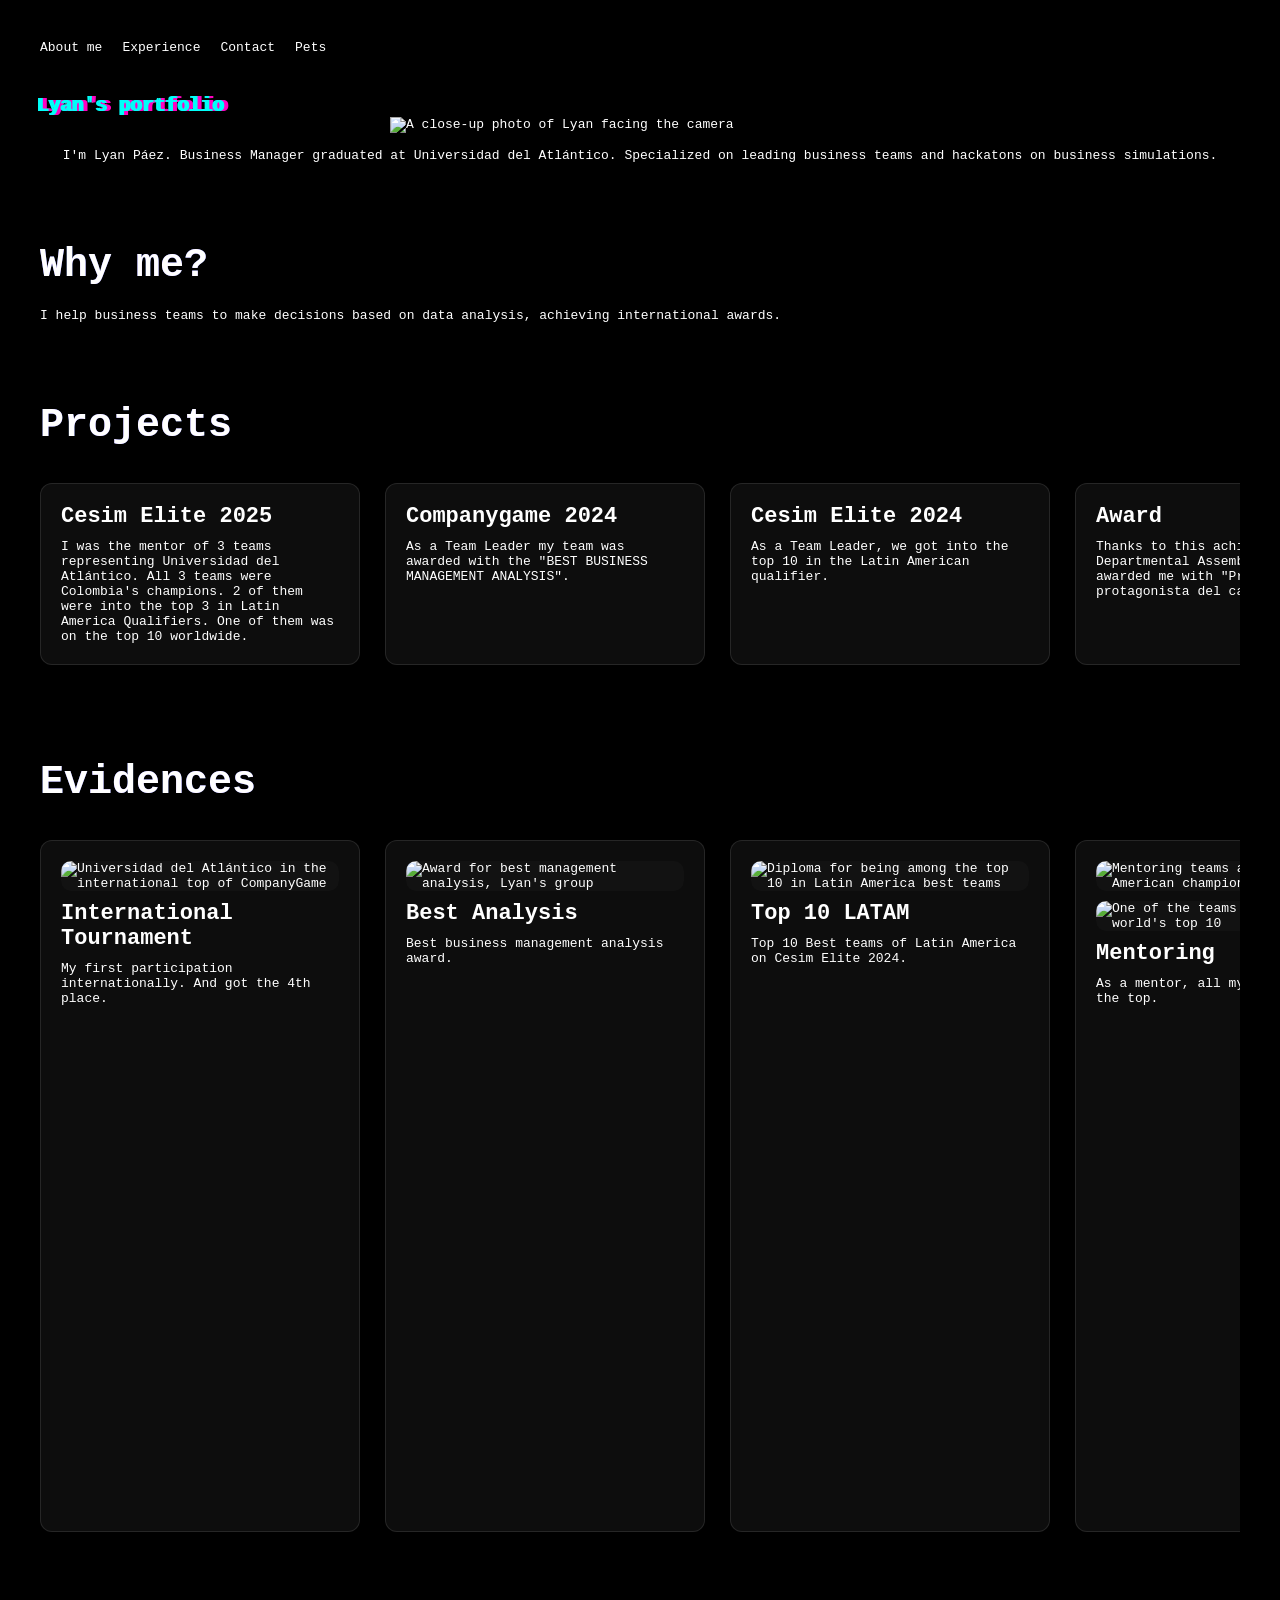
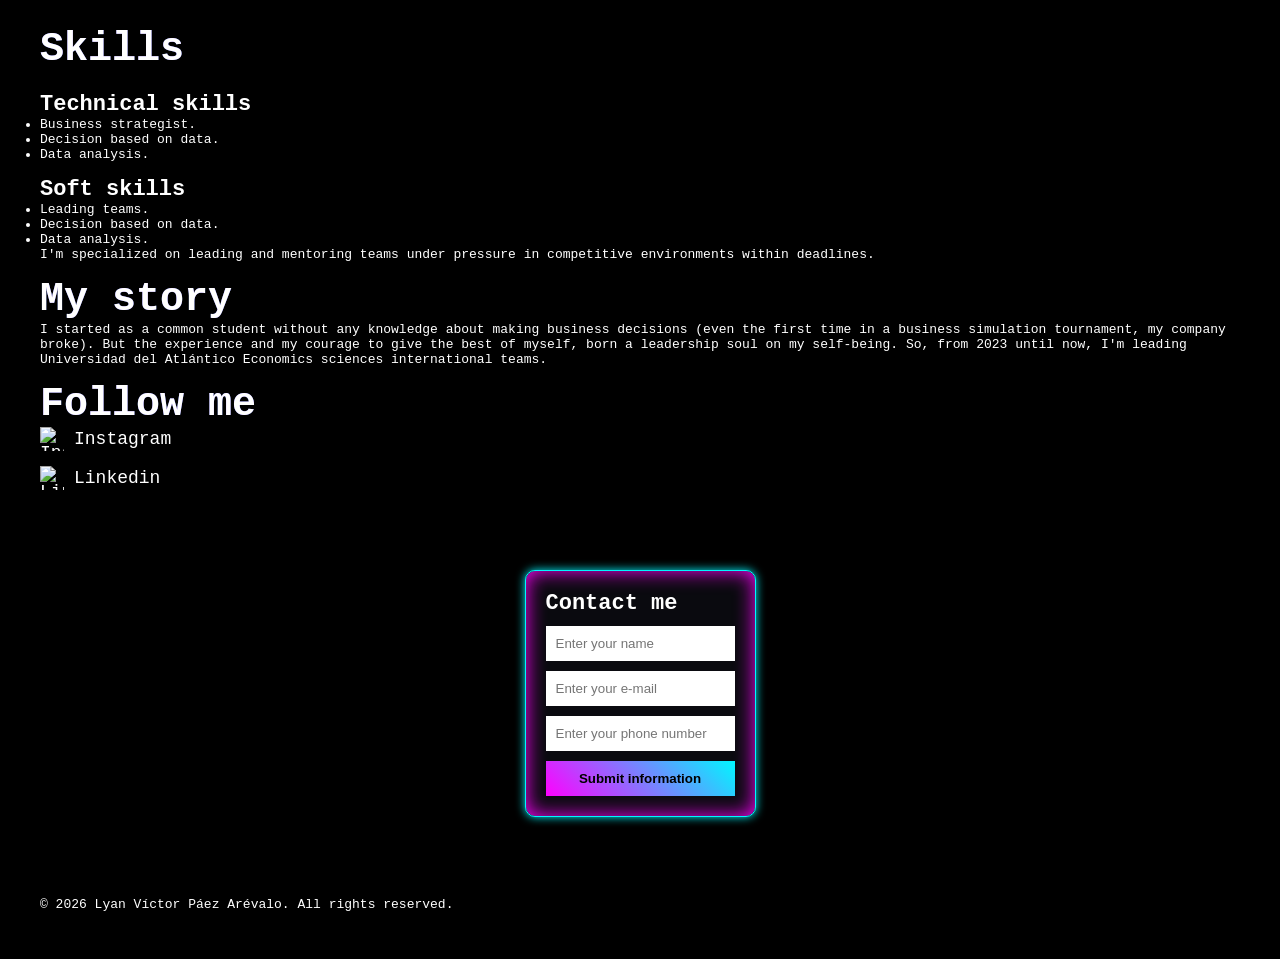
==== commit 098fe383: "doc: I made the README.md" ====
--- a/index.html
+++ b/index.html
@@ -1,263 +1,382 @@
-<!DOCTYPE html>
+<!doctype html>
 <html lang="en">
-
-<head>
-    <meta charset="UTF-8">
-    <meta name="viewport" content="width=device-width, initial-scale=1.0">
+  <head>
+    <meta charset="UTF-8" />
+    <meta name="viewport" content="width=device-width, initial-scale=1.0" />
 
     <title>Lyan's Portfolio</title>
-    <meta name="description" content="A practical portfolio to improve structuring abilities on HTML and CSS.">
-    <meta name="keywords" content="portfolio, portafolio, Lyan">
-    <meta name="author" content="Lyan Páez">
-    <meta name="robots" content="index, follow">
-
-    <link rel="stylesheet" href="src/css/styles.css">
-</head>
-
-<body>
-
+    <meta
+      name="description"
+      content="A practical portfolio to improve structuring abilities on HTML and CSS."
+    />
+    <meta name="keywords" content="portfolio, portafolio, Lyan" />
+    <meta name="author" content="Lyan Páez" />
+    <meta name="robots" content="index, follow" />
+
+    <link rel="stylesheet" href="src/css/styles.css" />
+  </head>
+
+  <body>
     <header>
-        <nav>
-            <ul>
-                <li><a href="#about" class="navigation">About me</a></li>
-                <li><a href="#experience" class="navigation">Experience</a></li>
-                <li><a href="#contact" class="navigation">Contact</a></li>
-                <li><a href="./views/pets.html" class="navigation">Pets</a></li>
-            </ul>
-        </nav>
+      <nav>
+        <ul>
+          <li><a href="#about" class="navigation">About me</a></li>
+          <li><a href="#experience" class="navigation">Experience</a></li>
+          <li><a href="#contact" class="navigation">Contact</a></li>
+          <li><a href="./views/pets.html" class="navigation">Pets</a></li>
+        </ul>
+      </nav>
     </header>
 
     <main>
-
-        <section>
-            <div>
-                <h1 class="glitch reveal" data-text="Lyan's portfolio">Lyan's portfolio</h1>
-            </div>
-
-            <img id="lyan-ph" src="/public/images/index/Lyan.png" alt="A close-up photo of Lyan facing the camera"
-                title="Lyan's photo">
-
-            <p class="center" id="about"><br>
-                I'm Lyan Páez. Business Manager graduated at Universidad del Atlántico.
-                Specialized on leading business teams and hackatons on business simulations.
-            </p>
-        </section>
-
-        <section>
-            <h2 data-glitch="Why me?">Why me?</h2>
-            <p>
-                I help business teams to make decisions based on data analysis,
-                achieving international awards.
-            </p>
-        </section>
-
-        <section id="experience">
-            <h2 data-glitch="Projects">Projects</h2>
-
-            <div class="scroll-container projects-scroll">
-                <div class="scroll-content">
-                    <article class="card">
-                        <h3>Cesim Elite 2025</h3>
-                        <p> I was the mentor of 3 teams representing Universidad del Atlántico. All 3 teams were
-                            Colombia's champions. 2 of them were into the top 3 in Latin America Qualifiers. One of them
-                            was on the top 10 worldwide.</p>
-                    </article>
-                    <article class="card">
-                        <h3>Companygame 2024</h3>
-                        <p>As a Team Leader my team was awarded with the "BEST BUSINESS MANAGEMENT ANALYSIS".</p>
-                    </article>
-                    <article class="card">
-                        <h3>Cesim Elite 2024</h3>
-                        <p> As a Team Leader, we got into the top 10 in the Latin American qualifier.</p>
-                    </article>
-                    <article class="card">
-                        <h3>Award</h3>
-                        <p> Thanks to this achievings, the Departmental Assembly of Atlántico awarded me with "Premio
-                            Joven Líder protagonista del cambio 2025"..</p>
-                    </article>
-
-                    <article class="card duplicate">
-                        <h3>Cesim Elite 2025</h3>
-                        <p> I was the mentor of 3 teams representing Universidad del Atlántico. All 3 teams were
-                            Colombia's champions. 2 of them were into the top 3 in Latin America Qualifiers. One of them
-                            was on the top 10 worldwide.</p>
-                    </article>
-                    <article class="card duplicate">
-                        <h3>Companygame 2024</h3>
-                        <p>As a Team Leader my team was awarded with the "BEST BUSINESS MANAGEMENT ANALYSIS".</p>
-                    </article>
-                    <article class="card duplicate">
-                        <h3>Cesim Elite 2024</h3>
-                        <p> As a Team Leader, we got into the top 10 in the Latin American qualifier.</p>
-                    </article>
-                    <article class="card duplicate">
-                        <h3>Award</h3>
-                        <p> Thanks to this achievings, the Departmental Assembly of Atlántico awarded me with "Premio
-                            Joven Líder protagonista del cambio 2025"..</p>
-                    </article>
-                </div>
-            </div>
-        </section>
-
-        <section class="evidences-section">
-            <h2 data-glitch="Evidences">Evidences</h2>
-
-            <div class="scroll-container evidences-scroll">
-                <div class="scroll-content">
-                    <article class="card img-card">
-                        <img src="/public/images/index/CGame1.webp" class="expandable-image"
-                            alt="Universidad del Atlántico in the international top of CompanyGame"
-                            title="BusinessGlobal CompanyGame 2023">
-                        <h3>International Tournament</h3>
-                        <p>My first participation internationally. And got the 4th place.</p>
-                    </article>
-                    <article class="card img-card">
-                        <img src="/public/images/index/Cgame2.webp" class="expandable-image"
-                            alt="Award for best management analysis, Lyan's group"
-                            title="Award for best business management analysis report">
-                        <h3>Best Analysis</h3>
-                        <p>Best business management analysis award.</p>
-                    </article>
-                    <article class="card img-card">
-                        <img src="/public/images/index/cesim1.webp" class="expandable-image"
-                            alt="Diploma for being among the top 10 in Latin America best teams"
-                            title="Diploma top 10 Latin America">
-                        <h3>Top 10 LATAM</h3>
-                        <p>Top 10 Best teams of Latin America on Cesim Elite 2024.</p>
-                    </article>
-                    <article class="card img-card">
-                        <img src="/public/images/index/cesim2.webp" class="expandable-image"
-                            alt="Mentoring teams are Latin American champions" title="Latin American Champions">
-                        <img src="/public/images/index/cesim3.webp" class="expandable-image"
-                            alt="One of the teams makes it to the world's top 10" title="World's top 10">
-                        <h3>Mentoring</h3>
-                        <p>As a mentor, all my teams are in the top.</p>
-                    </article>
-                    <article class="card img-card">
-                        <img src="/public/images/index/JL1.webp" class="expandable-image"
-                            alt="Young leader award, driving change in the academic field"
-                            title="Young Academic Leader Award">
-                        <img src="/public/images/index/JL2.webp" class="expandable-image"
-                            alt="Poster for the awards ceremony of the nominees" title="Lyan Award Poster">
-                        <img src="/public/images/index/JL3.webp" class="expandable-image"
-                            alt="List of winners in each area of the nominations" title="List of winners by area">
-                        <h3>Personal awards</h3>
-                        <p>Award for youth leader on academics due to these and other international achievements.</p>
-                    </article>
-
-                    <article class="card img-card duplicate">
-                        <img src="/public/images/index/CGame1.webp" class="expandable-image">
-                        <h3>International Tournament</h3>
-                        <p>My first participation internationally. And got the 4th place.</p>
-                    </article>
-                    <article class="card img-card duplicate">
-                        <img src="/public/images/index/Cgame2.webp" class="expandable-image">
-                        <h3>Best Analysis</h3>
-                        <p>Best business management analysis award.</p>
-                    </article>
-                    <article class="card img-card duplicate">
-                        <img src="/public/images/index/cesim1.webp" class="expandable-image">
-                        <h3>Top 10 LATAM</h3>
-                        <p>Top 10 Best teams of Latin America on Cesim Elite 2024.</p>
-                    </article>
-                    <article class="card img-card duplicate">
-                        <img src="/public/images/index/cesim2.webp" class="expandable-image">
-                        <img src="/public/images/index/cesim3.webp" class="expandable-image">
-                        <h3>Mentoring</h3>
-                        <p>As a mentor, all my teams are in the top.</p>
-                    </article>
-                    <article class="card img-card duplicate">
-                        <img src="/public/images/index/JL1.webp" class="expandable-image">
-                        <img src="/public/images/index/JL2.webp" class="expandable-image">
-                        <img src="/public/images/index/JL3.webp" class="expandable-image">
-                        <h3>Personal awards</h3>
-                        <p>Award for youth leader on academics due to these and other international achievements.</p>
-                    </article>
-                </div>
-            </div>
-        </section>
-
-        <section>
-            <h2 data-glitch="Skills">Skills</h2>
-
-            <article>
-                <h3>Technical skills</h3>
-                <ul>
-                    <li>Business strategist.</li>
-                    <li>Decision based on data.</li>
-                    <li>Data analysis.</li>
-                </ul>
-            </article>
-
-            <br>
-
-            <article>
-                <h3>Soft skills</h3>
-                <ul>
-                    <li>Leading teams.</li>
-                    <li>Decision based on data.</li>
-                    <li>Data analysis.</li>
-                </ul>
-
-                <p>
-                    I'm specialized on leading and mentoring teams under pressure in competitive environments within
-                    deadlines.
-                </p> <br>
-            </article>
-
-            <article>
-                <h3 data-glitch="My story">My story</h3>
-                <p>
-                    I started as a common student without any knowledge about making business decisions
-                    (even the first time in a business simulation tournament, my company broke). But the experience and
-                    my courage to give the best of myself, born a leadership soul on my self-being. So, from 2023 until
-                    now, I'm
-                    leading Universidad del Atlántico Economics sciences international teams.
-                </p> <br>
-            </article>
-
-            <article class="social-links">
-                <h3 data-glitch="Follow me">Follow me</h3>
-                <ul>
-                    <li><a href="https://www.instagram.com/lyanpaez?igsh=MWZnb3ZpdWVtem16cg==" target="_blank">
-                            <img src="/public/images/index/instagram.png" alt="Instagram" class="social-icon">
-                            Instagram
-                        </a>
-                    </li>
-                    <li><a href="https://co.linkedin.com/in/lyan-v%C3%ADctor-p%C3%A1ez-ar%C3%A9valo-2025282ba"
-                            target="_blank">
-                            <img src="/public/images/index/linkedin.png" alt="Linkedin" class="social-icon">
-                            Linkedin
-                        </a>
-                    </li>
-                </ul>
-            </article>
-        </section>
-
-        <section class="page-center">
-            <form id="login-form" class="form-active" onsubmit="event.preventDefault();">
-                <h3 id="contact">Contact me</h3>
-
-                <input type="text" placeholder="Enter your name" required>
-                <input type="email" placeholder="Enter your e-mail" required>
-                <input type="tel" placeholder="Enter your phone number" required>
-
-                <button type="submit">Submit information</button>
-            </form>
-        </section>
-
+      <section>
+        <div>
+          <h1 class="glitch reveal" data-text="Lyan's portfolio">
+            Lyan's portfolio
+          </h1>
+        </div>
+
+        <img
+          id="lyan-ph"
+          src="/public/images/index/Lyan.png"
+          alt="A close-up photo of Lyan facing the camera"
+          title="Lyan's photo"
+        />
+
+        <p class="center" id="about">
+          <br />
+          I'm Lyan Páez. Business Manager graduated at Universidad del
+          Atlántico. Specialized on leading business teams and hackatons on
+          business simulations.
+        </p>
+      </section>
+
+      <section>
+        <h2 data-glitch="Why me?">Why me?</h2>
+        <p>
+          I help business teams to make decisions based on data analysis,
+          achieving international awards.
+        </p>
+      </section>
+
+      <section id="experience">
+        <h2 data-glitch="Projects">Projects</h2>
+
+        <div class="scroll-container projects-scroll">
+          <div class="scroll-content">
+            <article class="card">
+              <h3>Cesim Elite 2025</h3>
+              <p>
+                I was the mentor of 3 teams representing Universidad del
+                Atlántico. All 3 teams were Colombia's champions. 2 of them were
+                into the top 3 in Latin America Qualifiers. One of them was on
+                the top 10 worldwide.
+              </p>
+            </article>
+            <article class="card">
+              <h3>Companygame 2024</h3>
+              <p>
+                As a Team Leader my team was awarded with the "BEST BUSINESS
+                MANAGEMENT ANALYSIS".
+              </p>
+            </article>
+            <article class="card">
+              <h3>Cesim Elite 2024</h3>
+              <p>
+                As a Team Leader, we got into the top 10 in the Latin American
+                qualifier.
+              </p>
+            </article>
+            <article class="card">
+              <h3>Award</h3>
+              <p>
+                Thanks to this achievings, the Departmental Assembly of
+                Atlántico awarded me with "Premio Joven Líder protagonista del
+                cambio 2025"..
+              </p>
+            </article>
+
+            <article class="card duplicate">
+              <h3>Cesim Elite 2025</h3>
+              <p>
+                I was the mentor of 3 teams representing Universidad del
+                Atlántico. All 3 teams were Colombia's champions. 2 of them were
+                into the top 3 in Latin America Qualifiers. One of them was on
+                the top 10 worldwide.
+              </p>
+            </article>
+            <article class="card duplicate">
+              <h3>Companygame 2024</h3>
+              <p>
+                As a Team Leader my team was awarded with the "BEST BUSINESS
+                MANAGEMENT ANALYSIS".
+              </p>
+            </article>
+            <article class="card duplicate">
+              <h3>Cesim Elite 2024</h3>
+              <p>
+                As a Team Leader, we got into the top 10 in the Latin American
+                qualifier.
+              </p>
+            </article>
+            <article class="card duplicate">
+              <h3>Award</h3>
+              <p>
+                Thanks to this achievings, the Departmental Assembly of
+                Atlántico awarded me with "Premio Joven Líder protagonista del
+                cambio 2025"..
+              </p>
+            </article>
+          </div>
+        </div>
+      </section>
+
+      <section class="evidences-section">
+        <h2 data-glitch="Evidences">Evidences</h2>
+
+        <div class="scroll-container evidences-scroll">
+          <div class="scroll-content">
+            <article class="card img-card">
+              <img
+                src="/public/images/index/CGame1.webp"
+                class="expandable-image"
+                alt="Universidad del Atlántico in the international top of CompanyGame"
+                title="BusinessGlobal CompanyGame 2023"
+              />
+              <h3>International Tournament</h3>
+              <p>
+                My first participation internationally. And got the 4th place.
+              </p>
+            </article>
+            <article class="card img-card">
+              <img
+                src="/public/images/index/Cgame2.webp"
+                class="expandable-image"
+                alt="Award for best management analysis, Lyan's group"
+                title="Award for best business management analysis report"
+              />
+              <h3>Best Analysis</h3>
+              <p>Best business management analysis award.</p>
+            </article>
+            <article class="card img-card">
+              <img
+                src="/public/images/index/cesim1.webp"
+                class="expandable-image"
+                alt="Diploma for being among the top 10 in Latin America best teams"
+                title="Diploma top 10 Latin America"
+              />
+              <h3>Top 10 LATAM</h3>
+              <p>Top 10 Best teams of Latin America on Cesim Elite 2024.</p>
+            </article>
+            <article class="card img-card">
+              <img
+                src="/public/images/index/cesim2.webp"
+                class="expandable-image"
+                alt="Mentoring teams are Latin American champions"
+                title="Latin American Champions"
+              />
+              <img
+                src="/public/images/index/cesim3.webp"
+                class="expandable-image"
+                alt="One of the teams makes it to the world's top 10"
+                title="World's top 10"
+              />
+              <h3>Mentoring</h3>
+              <p>As a mentor, all my teams are in the top.</p>
+            </article>
+            <article class="card img-card">
+              <img
+                src="/public/images/index/JL1.webp"
+                class="expandable-image"
+                alt="Young leader award, driving change in the academic field"
+                title="Young Academic Leader Award"
+              />
+              <img
+                src="/public/images/index/JL2.webp"
+                class="expandable-image"
+                alt="Poster for the awards ceremony of the nominees"
+                title="Lyan Award Poster"
+              />
+              <img
+                src="/public/images/index/JL3.webp"
+                class="expandable-image"
+                alt="List of winners in each area of the nominations"
+                title="List of winners by area"
+              />
+              <h3>Personal awards</h3>
+              <p>
+                Award for youth leader on academics due to these and other
+                international achievements.
+              </p>
+            </article>
+
+            <article class="card img-card duplicate">
+              <img
+                src="/public/images/index/CGame1.webp"
+                class="expandable-image"
+              />
+              <h3>International Tournament</h3>
+              <p>
+                My first participation internationally. And got the 4th place.
+              </p>
+            </article>
+            <article class="card img-card duplicate">
+              <img
+                src="/public/images/index/Cgame2.webp"
+                class="expandable-image"
+              />
+              <h3>Best Analysis</h3>
+              <p>Best business management analysis award.</p>
+            </article>
+            <article class="card img-card duplicate">
+              <img
+                src="/public/images/index/cesim1.webp"
+                class="expandable-image"
+              />
+              <h3>Top 10 LATAM</h3>
+              <p>Top 10 Best teams of Latin America on Cesim Elite 2024.</p>
+            </article>
+            <article class="card img-card duplicate">
+              <img
+                src="/public/images/index/cesim2.webp"
+                class="expandable-image"
+              />
+              <img
+                src="/public/images/index/cesim3.webp"
+                class="expandable-image"
+              />
+              <h3>Mentoring</h3>
+              <p>As a mentor, all my teams are in the top.</p>
+            </article>
+            <article class="card img-card duplicate">
+              <img
+                src="/public/images/index/JL1.webp"
+                class="expandable-image"
+              />
+              <img
+                src="/public/images/index/JL2.webp"
+                class="expandable-image"
+              />
+              <img
+                src="/public/images/index/JL3.webp"
+                class="expandable-image"
+              />
+              <h3>Personal awards</h3>
+              <p>
+                Award for youth leader on academics due to these and other
+                international achievements.
+              </p>
+            </article>
+          </div>
+        </div>
+      </section>
+
+      <section>
+        <h2 data-glitch="Skills">Skills</h2>
+
+        <article>
+          <h3>Technical skills</h3>
+          <ul>
+            <li>Business strategist.</li>
+            <li>Decision based on data.</li>
+            <li>Data analysis.</li>
+          </ul>
+        </article>
+
+        <br />
+
+        <article>
+          <h3>Soft skills</h3>
+          <ul>
+            <li>Leading teams.</li>
+            <li>Decision based on data.</li>
+            <li>Data analysis.</li>
+          </ul>
+
+          <p>
+            I'm specialized on leading and mentoring teams under pressure in
+            competitive environments within deadlines.
+          </p>
+          <br />
+        </article>
+
+        <article>
+          <h3 data-glitch="My story">My story</h3>
+          <p>
+            I started as a common student without any knowledge about making
+            business decisions (even the first time in a business simulation
+            tournament, my company broke). But the experience and my courage to
+            give the best of myself, born a leadership soul on my self-being.
+            So, from 2023 until now, I'm leading Universidad del Atlántico
+            Economics sciences international teams.
+          </p>
+          <br />
+        </article>
+
+        <article class="social-links">
+          <h3 data-glitch="Follow me">Follow me</h3>
+          <ul>
+            <li>
+              <a
+                href="https://www.instagram.com/lyanpaez?igsh=MWZnb3ZpdWVtem16cg=="
+                target="_blank"
+              >
+                <img
+                  src="/public/images/index/instagram.png"
+                  alt="Instagram"
+                  class="social-icon"
+                />
+                Instagram
+              </a>
+            </li>
+            <li>
+              <a
+                href="https://co.linkedin.com/in/lyan-v%C3%ADctor-p%C3%A1ez-ar%C3%A9valo-2025282ba"
+                target="_blank"
+              >
+                <img
+                  src="/public/images/index/linkedin.png"
+                  alt="Linkedin"
+                  class="social-icon"
+                />
+                Linkedin
+              </a>
+            </li>
+          </ul>
+        </article>
+      </section>
+
+      <section class="page-center">
+        <form
+          id="login-form"
+          class="form-active"
+          onsubmit="event.preventDefault()"
+        >
+          <h3 id="contact">Contact me</h3>
+
+          <input type="text" placeholder="Enter your name" required />
+          <input type="email" placeholder="Enter your e-mail" required />
+          <input type="tel" placeholder="Enter your phone number" required />
+
+          <button type="submit">Submit information</button>
+        </form>
+      </section>
     </main>
 
     <footer>
-        <p>&copy; 2026 Lyan Víctor Páez Arévalo. All rights reserved.</p>
+      <p>&copy; 2026 Lyan Víctor Páez Arévalo. All rights reserved.</p>
     </footer>
 
     <div id="image-modal" class="modal-overlay">
-        <span class="modal-close-btn">&times;</span>
-        <img id="modal-image" class="modal-content" src="" alt="Imagen expandida">
+      <span class="modal-close-btn">&times;</span>
+      <img
+        id="modal-image"
+        class="modal-content"
+        src=""
+        alt="Imagen expandida"
+      />
     </div>
 
     <script src="/web.js/index.js"></script>
-</body>
-
-</html>+  </body>
+</html>
--- a/src/css/styles.css
+++ b/src/css/styles.css
@@ -1,561 +1,643 @@
 html {
-    scroll-behavior: smooth;
+  scroll-behavior: smooth;
 }
 
 /* RESET */
 * {
-    margin: 0;
-    padding: 0;
-    box-sizing: border-box;
+  margin: 0;
+  padding: 0;
+  box-sizing: border-box;
 }
 
 body {
-    font-family: monospace;
-    color: #fff;
-    background: #000;
-    overflow-x: hidden;
-    padding: 40px;
-}
-
-/*paragraph center */
+  font-family: monospace;
+  color: #fff;
+  background: #000;
+  overflow-x: hidden;
+  padding: 40px;
+}
+
+/* center on page */
+.page-center {
+  display: flex;
+  justify-content: center;
+}
+
+/* paragraph center */
 .center {
-    display: flex;
-    justify-content: center;
-}
-
-/* IMÁGENES */
+  text-align: center;
+}
+
+/* IMAGES */
 img {
-    width: 100%;
-    max-width: 500px;
-    height: auto;
+  width: 100%;
+  max-width: 500px;
+  height: auto;
 }
 
 /* NAV */
 nav ul {
-    display: flex;
-    gap: 20px;
-    list-style: none;
-    margin-bottom: 40px;
-}
-
-nav a {
-    color: #fff;
-    text-decoration: none;
+  display: flex;
+  gap: 20px;
+  list-style: none;
+  margin-bottom: 40px;
+}
+
+.navigation {
+  color: #fff;
+  text-decoration: none;
+}
+
+/* === a === */
+a {
+  text-decoration: none;
+  color: #03d8f3;
+  transition: 0.7s;
+}
+
+a:visited {
+  color: #ff00ff;
+}
+
+a:hover {
+  color: #bd00ff;
+  text-decoration: underline dotted #54c1e6;
+}
+
+/* FORM */
+form {
+  background: #0a0a0f;
+  border: 1px solid #00f7ff;
+  box-shadow:
+    0 0 10px #00f7ff,
+    0 0 20px #ff00ff inset;
+  padding: 20px;
+  border-radius: 10px;
+  display: flex;
+  flex-direction: column;
+  gap: 10px;
+  max-width: 300px;
+}
+
+/* === BUTTON === */
+button {
+  background: linear-gradient(45deg, #ff00ff, #00f7ff);
+  border: none;
+  color: black;
+  padding: 10px 20px;
+  cursor: pointer;
+  font-weight: bold;
+  transition: 0.3s;
+}
+
+button:hover {
+  box-shadow:
+    0 0 15px #ff00ff,
+    0 0 30px #00f7ff;
+  transform: scale(1.05);
+}
+
+/* INPUT CLICK */
+input,
+textarea {
+  position: relative;
+  z-index: 1;
+  padding: 10px;
+  border: none;
+  caret-color: #00f7ff;
+}
+
+input:focus,
+textarea:focus {
+  animation: pulse 0.6s ease-out;
+}
+
+@keyframes pulse {
+  0% {
+    box-shadow: 0 0 0px #00f7ff;
+  }
+
+  50% {
+    box-shadow:
+      0 0 15px #00f7ff,
+      0 0 30px #ff00ff;
+  }
+
+  100% {
+    box-shadow: 0 0 8px #00f7ff;
+  }
+}
+
+/* ======To write (PARTICLES) =====*/
+.particle {
+  position: fixed;
+  width: 6px;
+  height: 6px;
+  pointer-events: none;
+  z-index: 9999;
+  border-radius: 50%;
+  filter: blur(1px);
+  box-shadow: 0 0 10px currentColor;
+  animation: explode 0.6s ease-out forwards;
+}
+
+/* EXPLODE  */
+@keyframes explode {
+  0% {
+    transform: scale(1);
+    opacity: 1;
+  }
+
+  100% {
+    transform: scale(3) translateY(-10px);
+    opacity: 0;
+  }
+}
+
+/* Shake on page */
+.glitch-shake {
+  animation: shake 0.1s infinite;
+}
+
+@keyframes shake {
+  0% {
+    transform: translate(0, 0);
+  }
+
+  25% {
+    transform: translate(2px, -2px);
+    filter: hue-rotate(90deg);
+  }
+
+  50% {
+    transform: translate(-2px, 2px);
+  }
+
+  75% {
+    transform: translate(1px, -1px);
+    filter: contrast(150%);
+  }
+
+  100% {
+    transform: translate(0, 0);
+  }
 }
 
 /* ===== GLITCH H1 ===== */
 
 .glitch {
-    position: relative;
-    animation: glitch-skew 1s infinite alternate;
+  position: relative;
+  animation: glitch-skew 1s infinite alternate;
 }
 
 .glitch::before,
 .glitch::after {
-    content: attr(data-text);
-    position: absolute;
-    top: 0;
-    left: 0;
-    width: 100%;
-}
-
-/* rojo */
+  content: attr(data-text);
+  position: absolute;
+  top: 0;
+  left: 0;
+  width: 100%;
+}
+
 .glitch::before {
-    color: #ff00c1;
-    left: 2px;
-    text-shadow: -2px 0 #ff00c1;
-    animation: glitch-anim 2s infinite linear alternate-reverse;
-}
-
-/* cyan */
+  color: #ff00c1;
+  left: 2px;
+  text-shadow: -2px 0 #ff00c1;
+  animation: glitch-anim 2s infinite linear alternate-reverse;
+}
+
 .glitch::after {
-    color: #00fff9;
-    left: -2px;
-    text-shadow: -2px 0 #00fff9;
-    animation: glitch-anim2 2.5s infinite linear alternate-reverse;
-}
-
-/* ANIMACIONES H1 */
+  color: #00fff9;
+  left: -2px;
+  text-shadow: -2px 0 #00fff9;
+  animation: glitch-anim2 2.5s infinite linear alternate-reverse;
+}
+
+/* ANIMATIONS H1 */
 
 @keyframes glitch-anim {
-    0% {
-        clip-path: inset(0 0 80% 0);
-    }
-
-    50% {
-        clip-path: inset(40% 0 30% 0);
-    }
-
-    100% {
-        clip-path: inset(0 0 80% 0);
-    }
+  0% {
+    clip-path: inset(0 0 80% 0);
+  }
+
+  50% {
+    clip-path: inset(40% 0 30% 0);
+  }
+
+  100% {
+    clip-path: inset(0 0 80% 0);
+  }
 }
 
 @keyframes glitch-anim2 {
-    0% {
-        clip-path: inset(80% 0 0 0);
-    }
-
-    50% {
-        clip-path: inset(30% 0 40% 0);
-    }
-
-    100% {
-        clip-path: inset(80% 0 0 0);
-    }
+  0% {
+    clip-path: inset(80% 0 0 0);
+  }
+
+  50% {
+    clip-path: inset(30% 0 40% 0);
+  }
+
+  100% {
+    clip-path: inset(80% 0 0 0);
+  }
 }
 
 @keyframes glitch-skew {
-    0% {
-        transform: skew(0deg);
-    }
-
-    100% {
-        transform: skew(2deg);
-    }
-
-}
-
-
+  0% {
+    transform: skew(0deg);
+  }
+
+  100% {
+    transform: skew(2deg);
+  }
+}
 
 /* ===== GLITCH H2 / H3 ===== */
 
-/* ===== ESTILOS BASE PARA H2 / H3 ===== */
 h2,
 h3 {
-    color: #fff;
-    
-    font-weight: bold;
+  color: #fff;
+  font-weight: bold;
 }
 
 h2 {
-    font-size: 40px;
-    margin-bottom: 20px;
-}
-
-/* Tamaño más pequeño y normal para los títulos de las cartillas */
+  font-size: 40px;
+  margin-bottom: 20px;
+}
+
 h3 {
-    font-size: 22px;
-}
-
-/* ===== GLITCH SOLO PARA TÍTULOS CON EL ATRIBUTO "data-glitch" ===== */
+  font-size: 22px;
+}
+
 h2[data-glitch],
 h3[data-glitch] {
-    position: relative;
-    font-size: 40px;
-    /* Mantiene grandes los títulos de sección que tienen glitch */
-    animation: an1 1s ease-in-out infinite alternate;
+  position: relative;
+  font-size: 40px;
+  animation: an1 1s ease-in-out infinite alternate;
 }
 
 h2[data-glitch]::before,
 h2[data-glitch]::after,
 h3[data-glitch]::before,
 h3[data-glitch]::after {
-    content: attr(data-glitch);
-    position: absolute;
-    top: 0;
-    left: 0;
-    opacity: 0.8;
+  content: attr(data-glitch);
+  position: absolute;
+  top: 0;
+  left: 0;
+  opacity: 0.8;
 }
 
 h2[data-glitch]::before,
 h3[data-glitch]::before {
-    color: #8b00ff;
-    z-index: -1;
-    animation: an2 0.4s infinite;
+  color: #8b00ff;
+  z-index: -1;
+  animation: an2 0.4s infinite;
 }
 
 h2[data-glitch]::after,
 h3[data-glitch]::after {
-    color: #00e571;
-    z-index: -2;
-    animation: an2 0.4s infinite;
+  color: #00e571;
+  z-index: -2;
+  animation: an2 0.4s infinite;
 }
 
 /* ANIMACIONES H2/H3 */
-
 @keyframes an1 {
-
-    0%,
-    40%,
-    44%,
-    58%,
-    61%,
-    65%,
-    69%,
-    72%,
-    100% {
-        transform: skewX(0);
-    }
-
-    41% {
-        transform: skewX(10deg);
-    }
-
-    42% {
-        transform: skewX(-10deg);
-    }
-
-    59% {
-        transform: skewX(40deg) skewY(10deg);
-    }
-
-    60% {
-        transform: skewX(-40deg) skewY(-10deg);
-    }
-
-    63% {
-        transform: skewX(10deg) skewY(-5deg);
-    }
-
-    70% {
-        transform: skewX(-50deg) skewY(-20deg);
-    }
-
-    71% {
-        transform: skewX(10deg) skewY(-10deg);
-    }
+  0%,
+  40%,
+  44%,
+  58%,
+  61%,
+  65%,
+  69%,
+  72%,
+  100% {
+    transform: skewX(0);
+  }
+
+  41% {
+    transform: skewX(10deg);
+  }
+
+  42% {
+    transform: skewX(-10deg);
+  }
+
+  59% {
+    transform: skewX(40deg) skewY(10deg);
+  }
+
+  60% {
+    transform: skewX(-40deg) skewY(-10deg);
+  }
+
+  63% {
+    transform: skewX(10deg) skewY(-5deg);
+  }
+
+  70% {
+    transform: skewX(-50deg) skewY(-20deg);
+  }
+
+  71% {
+    transform: skewX(10deg) skewY(-10deg);
+  }
 }
 
 @keyframes an2 {
-    0% {
-        transform: translate(0);
-    }
-
-    20% {
-        transform: translate(-3px, 3px);
-    }
-
-    40% {
-        transform: translate(-3px, -3px);
-    }
-
-    60% {
-        transform: translate(3px, 3px);
-    }
-
-    80% {
-        transform: translate(3px, -3px);
-    }
-
-    100% {
-        transform: translate(0);
-    }
+  0% {
+    transform: translate(0);
+  }
+
+  20% {
+    transform: translate(-3px, 3px);
+  }
+
+  40% {
+    transform: translate(-3px, -3px);
+  }
+
+  60% {
+    transform: translate(3px, 3px);
+  }
+
+  80% {
+    transform: translate(3px, -3px);
+  }
+
+  100% {
+    transform: translate(0);
+  }
 }
 
 /* SCROLL */
 .reveal {
-    opacity: 0;
-    transform: translateY(60px);
-    transition: 0.8s;
+  opacity: 0;
+  transform: translateY(60px);
+  transition: 0.8s;
 }
 
 .reveal.active {
-    opacity: 1;
-    transform: translateY(0);
-}
-
-/* FORM */
-form {
-    display: flex;
-    flex-direction: column;
-    gap: 10px;
-    max-width: 300px;
-}
-
-input,
-button {
-    padding: 10px;
-    border: none;
-}
-
-button {
-    background: #00fff9;
-    cursor: pointer;
-}
-
-/* ===== GRID GENERAL (Se mantiene para otras áreas si lo usas) ===== */
+  opacity: 1;
+  transform: translateY(0);
+}
+
+/* ===== GENERAL GRID ===== */
 .grid {
-    display: grid;
-    grid-template-columns: repeat(auto-fit, minmax(250px, 1fr));
-    gap: 25px;
-    margin-top: 30px;
+  display: grid;
+  grid-template-columns: repeat(auto-fit, minmax(250px, 1fr));
+  gap: 25px;
+  margin-top: 30px;
 }
 
 /* ===== CARDS ===== */
-
 .card {
-    background: rgba(255, 255, 255, 0.05);
-    border-radius: 12px;
-    padding: 20px;
-    transition: 0.3s;
-    backdrop-filter: blur(10px);
-    border: 1px solid rgba(255, 255, 255, 0.1);
-}
-
+  background: rgba(255, 255, 255, 0.05);
+  border-radius: 12px;
+  padding: 20px;
+  transition: 0.3s;
+  backdrop-filter: blur(10px);
+  border: 1px solid rgba(255, 255, 255, 0.1);
+}
 
 .card:hover {
-    transform: translateY(-10px) scale(1.02);
-    border-color: #00fff9;
-    box-shadow: 0 0 20px rgba(0, 255, 255, 0.2);
-}
-
-/* ===== IMÁGENES ===== */
-
+  transform: translateY(-10px) scale(1.02);
+  border-color: #00fff9;
+  box-shadow: 0 0 20px rgba(0, 255, 255, 0.2);
+}
+
+/* ===== IMAGES ===== */
 .img-card img {
-    width: 100%;
-    height: 180px;
-    object-fit: contain;
-    background-color: rgba(255, 255, 255, 0.02);
-    border-radius: 10px;
-    margin-bottom: 10px;
-}
-
-/* ===== TITULOS ===== */
+  width: 100%;
+  height: 180px;
+  object-fit: contain;
+  background-color: rgba(255, 255, 255, 0.02);
+  border-radius: 10px;
+  margin-bottom: 10px;
+}
 
 .card h3 {
-    margin-bottom: 10px;
-}
-
-/* ===== SECCIONES ===== */
+  margin-bottom: 10px;
+}
 
 section {
-    margin-bottom: 80px;
-}
-
-/* ===== FOTO DE PERFIL ===== */
+  margin-bottom: 80px;
+}
+
+/* ===== PROFILE PHOTO ===== */
 #lyan-ph {
-    display: block;
-    margin: 0 auto;
-    position: relative;
-    z-index: 1;
-
-    animation: permanent-glitch-shadow 1.5s steps(10) infinite alternate-reverse;
-
-    transition: none;
-
-}
-
+  display: block;
+  margin: 0 auto;
+  position: relative;
+  z-index: 1;
+  animation: permanent-glitch-shadow 1.5s steps(10) infinite alternate-reverse;
+  transition: none;
+}
 
 #lyan-ph:hover {
-    filter: drop-shadow(0 0 25px #00fff9) drop-shadow(0 0 40px #ff00c1);
-}
-
-
-    @keyframes permanent-glitch-shadow {
-
-
-    0%,
-    100% {
-        filter: drop-shadow(4px 4px 0 #ff00c1) drop-shadow(-4px -4px 0 #00fff9) drop-shadow(0 0 8px rgba(139, 0, 255, 0.4));
-    }
-
-    5% {
-        filter: drop-shadow(-2px -10px 0 #ff00c1) drop-shadow(6px 2px 0 #00fff9) drop-shadow(0 0 2px #fff);
-    }
-
-    10% {
-        filter: drop-shadow(10px 4px 0 #ff00c1) drop-shadow(-10px -4px 0 #00fff9);
-    }
-
-    12% {
-        filter: drop-shadow(0 0 1px transparent);
-    }
-
-    15% {
-        filter: drop-shadow(-15px 0 0 #ff00c1) drop-shadow(15px 0 0 #00fff9) drop-shadow(0 0 20px #8b00ff);
-    }
-
-    20% {
-        filter: drop-shadow(0 -15px 0 #ff00c1) drop-shadow(0 15px 0 #00fff9) drop-shadow(0 0 10px #00fff9);
-    }
-
-    25% {
-        filter: drop-shadow(3px -10px 0 #ff00c1) drop-shadow(-3px 10px 0 #00fff9);
-    }
-
-    30% {
-        filter: drop-shadow(-5px 5px 0 #ff00c1) drop-shadow(5px -5px 0 #00fff9) drop-shadow(0 0 25px rgba(255, 0, 193, 0.7));
-    }
-
-    35% {
-        filter: drop-shadow(0 0 1px transparent);
-    }
-
-    40% {
-        filter: drop-shadow(12px 12px 0 #ff00c1) drop-shadow(-12px -12px 0 #00fff9) drop-shadow(0 0 15px #fff);
-    }
-}
-
-
-
-
-/* ===== REDES SOCIALES (FOLLOW ME) ===== */
-
-
+  filter: drop-shadow(0 0 25px #00fff9) drop-shadow(0 0 40px #ff00c1);
+}
+
+@keyframes permanent-glitch-shadow {
+  0%,
+  100% {
+    filter: drop-shadow(4px 4px 0 #ff00c1) drop-shadow(-4px -4px 0 #00fff9)
+      drop-shadow(0 0 8px rgba(139, 0, 255, 0.4));
+  }
+
+  5% {
+    filter: drop-shadow(-2px -10px 0 #ff00c1) drop-shadow(6px 2px 0 #00fff9)
+      drop-shadow(0 0 2px #fff);
+  }
+
+  10% {
+    filter: drop-shadow(10px 4px 0 #ff00c1) drop-shadow(-10px -4px 0 #00fff9);
+  }
+
+  12% {
+    filter: drop-shadow(0 0 1px transparent);
+  }
+
+  15% {
+    filter: drop-shadow(-15px 0 0 #ff00c1) drop-shadow(15px 0 0 #00fff9)
+      drop-shadow(0 0 20px #8b00ff);
+  }
+
+  20% {
+    filter: drop-shadow(0 -15px 0 #ff00c1) drop-shadow(0 15px 0 #00fff9)
+      drop-shadow(0 0 10px #00fff9);
+  }
+
+  25% {
+    filter: drop-shadow(3px -10px 0 #ff00c1) drop-shadow(-3px 10px 0 #00fff9);
+  }
+
+  30% {
+    filter: drop-shadow(-5px 5px 0 #ff00c1) drop-shadow(5px -5px 0 #00fff9)
+      drop-shadow(0 0 25px rgba(255, 0, 193, 0.7));
+  }
+
+  35% {
+    filter: drop-shadow(0 0 1px transparent);
+  }
+
+  40% {
+    filter: drop-shadow(12px 12px 0 #ff00c1) drop-shadow(-12px -12px 0 #00fff9)
+      drop-shadow(0 0 15px #fff);
+  }
+}
+
+/* ===== SOCIAL MEDIA (FOLLOW ME) ===== */
 .social-links ul {
-    list-style: none;
-    padding: 0;
-    display: flex;
-    flex-direction: column;
-    gap: 15px;
-}
-
+  list-style: none;
+  padding: 0;
+  display: flex;
+  flex-direction: column;
+  gap: 15px;
+}
 
 .social-links a {
-    text-decoration: none;
-    color: #fff;
-    font-size: 18px;
-    display: flex;
-    align-items: center;
-    gap: 10px;
-    transition: all 0.3s ease;
-}
-
+  text-decoration: none;
+  color: #fff;
+  font-size: 18px;
+  display: flex;
+  align-items: center;
+  gap: 10px;
+  transition: all 0.3s ease;
+}
 
 .social-links a:hover {
-    color: #00fff9;
-    text-shadow: 0 0 8px #00fff9;
-    transform: translateX(10px);
-}
-
+  color: #00fff9;
+  text-shadow: 0 0 8px #00fff9;
+  transform: translateX(10px);
+}
 
 .social-icon {
-    width: 24px;
-    height: 24px;
-    object-fit: contain;
-}
-
+  width: 24px;
+  height: 24px;
+  object-fit: contain;
+}
 
 /* ========================================================== */
-/* ===== NUEVO: SCROLL INFINITO Y MODAL (NO MODIFICAR) ====== */
+/* ===== SCROLL INFINITO Y MODAL ====== */
 /* ========================================================== */
 
-/* Estructura del carrusel infinito */
 .scroll-container {
-    width: 100%;
-    overflow: hidden;
-    position: relative;
-    padding: 15px 0;
-    /* Espacio extra para que la sombra de tu hover no se corte */
-}
-
-/* El contenedor que agrupa todas las tarjetas de forma horizontal */
+  width: 100%;
+  overflow: hidden;
+  position: relative;
+  padding: 15px 0;
+}
+
 .scroll-content {
-    display: flex;
-    gap: 25px;
-    width: max-content;
-    /* Permite que crezca hasta el ancho de todas las cards sumadas */
-    will-change: transform;
-}
-
-/* Configuramos el tamaño fijo de tus cards dentro del carrusel */
+  display: flex;
+  gap: 25px;
+  width: max-content;
+  will-change: transform;
+}
+
 .scroll-content .card {
-    flex: 0 0 320px;
-    /* Ancho fijo para cada card. Ajustalo si lo quieres más ancho o angosto */
-}
-
-/* Pausar animación cuando el usuario pone el mouse encima */
+  flex: 0 0 320px;
+}
+
 .scroll-container:hover .scroll-content {
-    animation-play-state: paused !important;
-}
-
-/* 1. Animación DERECHA (Projects) */
+  animation-play-state: paused !important;
+}
+
+/* Animación DERECHA (Projects) */
 .projects-scroll .scroll-content {
-    animation: scroll-right 40s linear infinite;
+  animation: scroll-right 40s linear infinite;
 }
 
 @keyframes scroll-right {
-    0% {
-        transform: translateX(-50%);
-    }
-
-    /* Empieza en el clon y se desliza al original */
-    100% {
-        transform: translateX(0);
-    }
-}
-
-/* 2. Animación IZQUIERDA (Evidences) */
+  0% {
+    transform: translateX(-50%);
+  }
+
+  100% {
+    transform: translateX(0);
+  }
+}
+
+/* Animación IZQUIERDA (Evidences) */
 .evidences-scroll .scroll-content {
-    animation: scroll-left 40s linear infinite;
+  animation: scroll-left 40s linear infinite;
 }
 
 @keyframes scroll-left {
-    0% {
-        transform: translateX(0);
-    }
-
-    /* Empieza en el original y se desliza al clon */
-    100% {
-        transform: translateX(-50%);
-    }
-}
-
+  0% {
+    transform: translateX(0);
+  }
+
+  100% {
+    transform: translateX(-50%);
+  }
+}
 
 /* ===== IMÁGENES EXPANDIBLES Y MODAL ===== */
-
 .expandable-image {
-    cursor: pointer;
-    /* Cambia el cursor a la "manito" */
-    transition: border-color 0.3s ease, filter 0.3s ease;
+  cursor: pointer;
+  transition:
+    border-color 0.3s ease,
+    filter 0.3s ease;
 }
 
 .expandable-image:hover {
-    border: 1px solid #ff00c1;
-    filter: drop-shadow(0 0 10px rgba(255, 0, 193, 0.5));
+  border: 1px solid #ff00c1;
+  filter: drop-shadow(0 0 10px rgba(255, 0, 193, 0.5));
 }
 
 .modal-overlay {
-    display: none;
-    position: fixed;
-    z-index: 9999;
-    /* Asegura que el modal siempre esté por encima de todo */
-    left: 0;
-    top: 0;
-    width: 100%;
-    height: 100%;
-    background-color: rgba(0, 0, 0, 0.85);
-    /* Fondo oscuro semitransparente */
-    backdrop-filter: blur(8px);
-    justify-content: center;
-    align-items: center;
-    opacity: 0;
-    transition: opacity 0.3s ease;
+  display: none;
+  position: fixed;
+  z-index: 9999;
+  left: 0;
+  top: 0;
+  width: 100%;
+  height: 100%;
+  background-color: rgba(0, 0, 0, 0.85);
+  backdrop-filter: blur(8px);
+  justify-content: center;
+  align-items: center;
+  opacity: 0;
+  transition: opacity 0.3s ease;
 }
 
 .modal-overlay.open {
-    display: flex;
-    opacity: 1;
+  display: flex;
+  opacity: 1;
 }
 
 .modal-content {
-    max-width: 90%;
-    max-height: 90%;
-    object-fit: contain;
-    border-radius: 8px;
-    border: 2px solid #00fff9;
-    box-shadow: 0 0 30px rgba(0, 255, 249, 0.4);
-    transform: scale(0.9);
-    transition: transform 0.3s ease;
+  max-width: 90%;
+  max-height: 90%;
+  object-fit: contain;
+  border-radius: 8px;
+  border: 2px solid #00fff9;
+  box-shadow: 0 0 30px rgba(0, 255, 249, 0.4);
+  transform: scale(0.9);
+  transition: transform 0.3s ease;
 }
 
 .modal-overlay.open .modal-content {
-    transform: scale(1);
+  transform: scale(1);
 }
 
 .modal-close-btn {
-    position: absolute;
-    top: 20px;
-    right: 40px;
-    color: #fff;
-    font-size: 40px;
-    font-weight: bold;
-    cursor: pointer;
-    transition: color 0.3s ease, transform 0.3s ease;
+  position: absolute;
+  top: 20px;
+  right: 40px;
+  color: #fff;
+  font-size: 40px;
+  font-weight: bold;
+  cursor: pointer;
+  transition:
+    color 0.3s ease,
+    transform 0.3s ease;
 }
 
 .modal-close-btn:hover {
-    color: #ff00c1;
-    transform: scale(1.1);
-}+  color: #ff00c1;
+  transform: scale(1.1);
+}
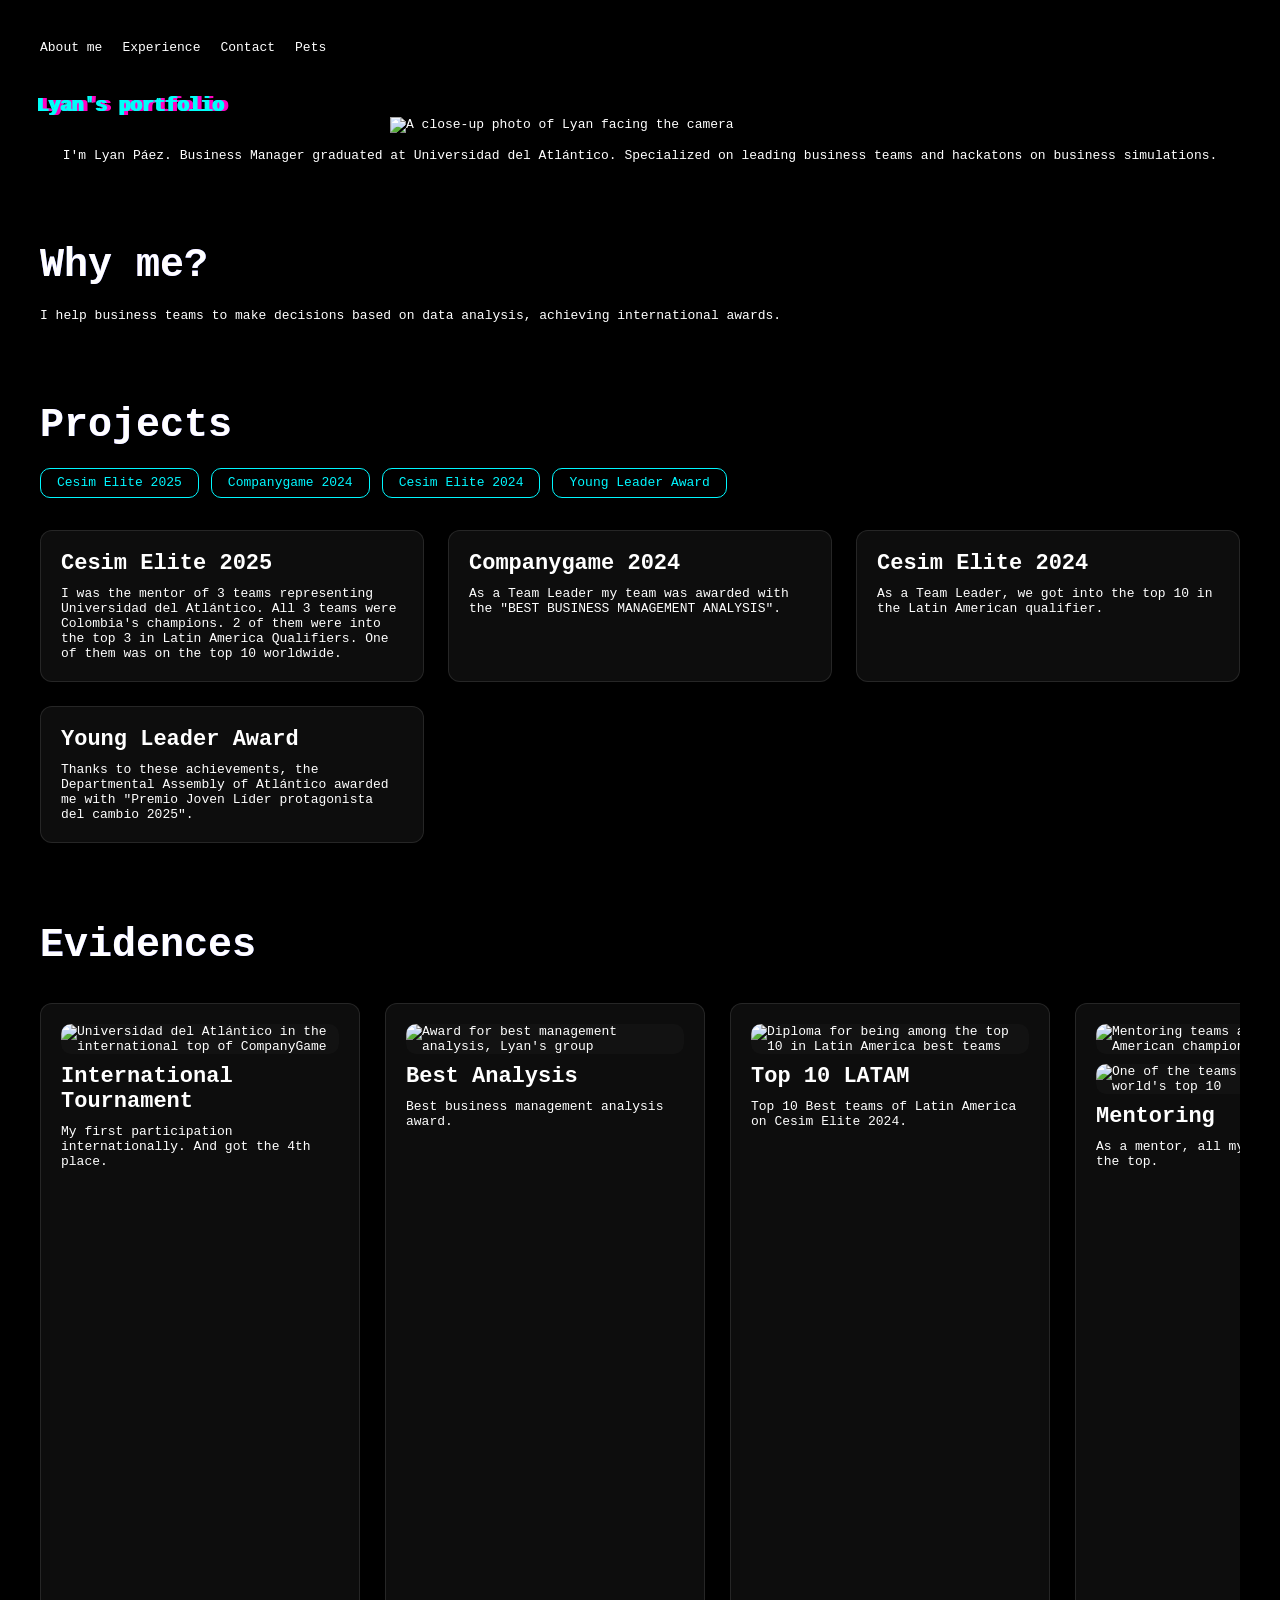
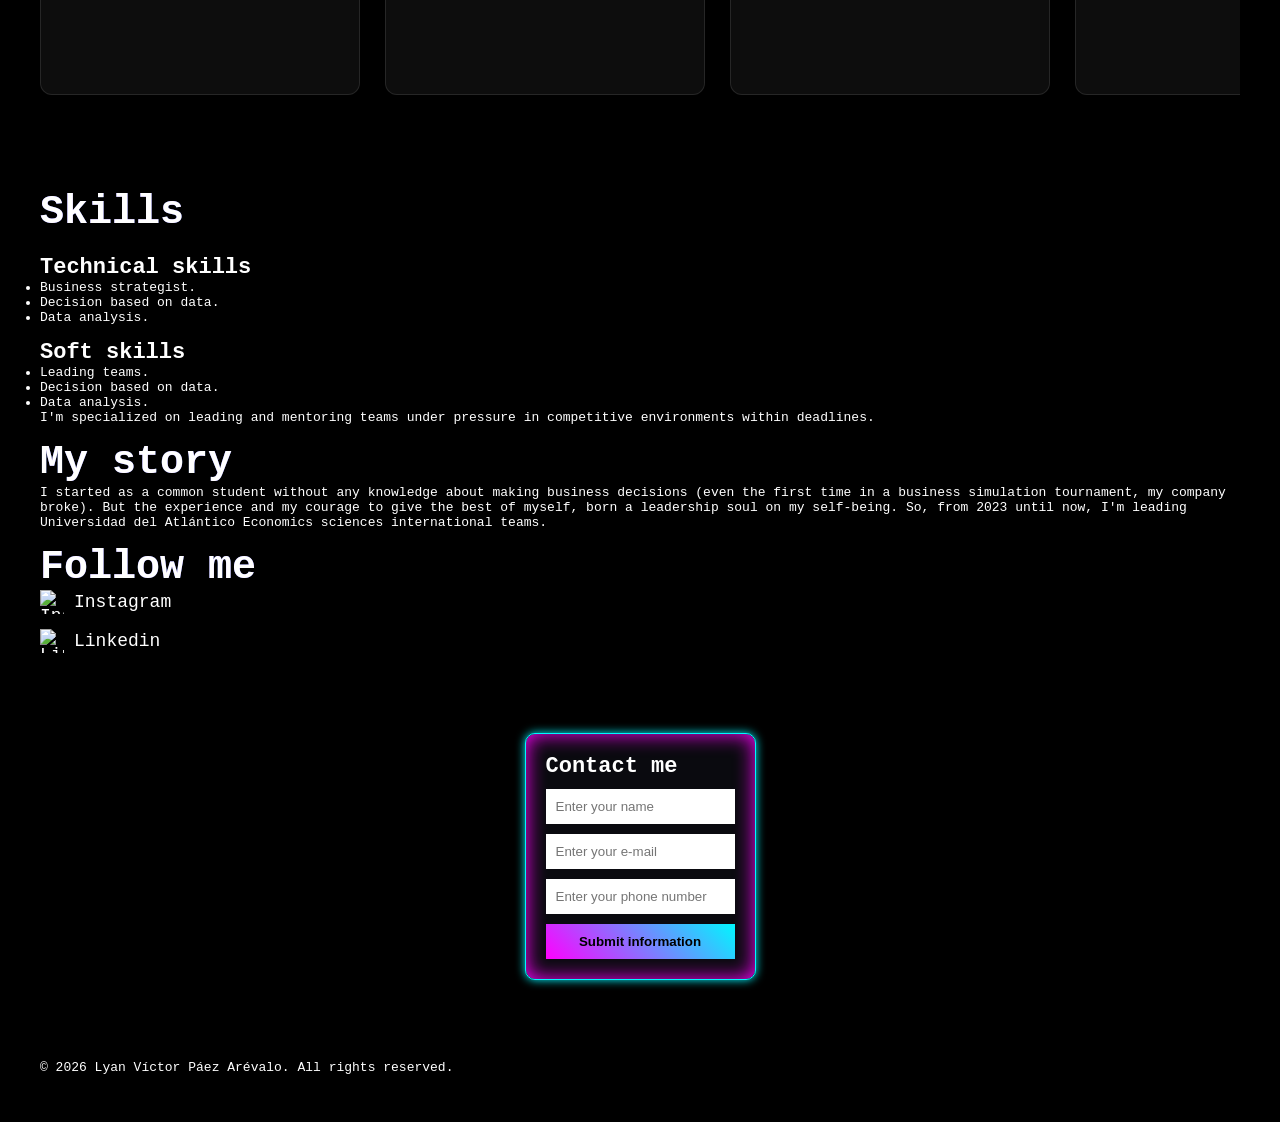
==== commit dc5f1e98: "fix: All bugs were fixed" ====
--- a/index.html
+++ b/index.html
@@ -13,13 +13,18 @@
     <meta name="author" content="Lyan Páez" />
     <meta name="robots" content="index, follow" />
 
-    <link rel="stylesheet" href="src/css/styles.css" />
+    <link rel="stylesheet" href="src/css/styles.min.css" />
   </head>
 
   <body>
     <header>
       <nav>
-        <ul>
+        <button class="hamburger" id="hamburger" aria-label="Menu">
+          <span class="bar"></span>
+          <span class="bar"></span>
+          <span class="bar"></span>
+        </button>
+        <ul id="nav-links">
           <li><a href="#about" class="navigation">About me</a></li>
           <li><a href="#experience" class="navigation">Experience</a></li>
           <li><a href="#contact" class="navigation">Contact</a></li>
@@ -60,76 +65,51 @@
       </section>
 
       <section id="experience">
-        <h2 data-glitch="Projects">Projects</h2>
-
-        <div class="scroll-container projects-scroll">
-          <div class="scroll-content">
-            <article class="card">
-              <h3>Cesim Elite 2025</h3>
-              <p>
-                I was the mentor of 3 teams representing Universidad del
-                Atlántico. All 3 teams were Colombia's champions. 2 of them were
-                into the top 3 in Latin America Qualifiers. One of them was on
-                the top 10 worldwide.
-              </p>
-            </article>
-            <article class="card">
-              <h3>Companygame 2024</h3>
-              <p>
-                As a Team Leader my team was awarded with the "BEST BUSINESS
-                MANAGEMENT ANALYSIS".
-              </p>
-            </article>
-            <article class="card">
-              <h3>Cesim Elite 2024</h3>
-              <p>
-                As a Team Leader, we got into the top 10 in the Latin American
-                qualifier.
-              </p>
-            </article>
-            <article class="card">
-              <h3>Award</h3>
-              <p>
-                Thanks to this achievings, the Departmental Assembly of
-                Atlántico awarded me with "Premio Joven Líder protagonista del
-                cambio 2025"..
-              </p>
-            </article>
-
-            <article class="card duplicate">
-              <h3>Cesim Elite 2025</h3>
-              <p>
-                I was the mentor of 3 teams representing Universidad del
-                Atlántico. All 3 teams were Colombia's champions. 2 of them were
-                into the top 3 in Latin America Qualifiers. One of them was on
-                the top 10 worldwide.
-              </p>
-            </article>
-            <article class="card duplicate">
-              <h3>Companygame 2024</h3>
-              <p>
-                As a Team Leader my team was awarded with the "BEST BUSINESS
-                MANAGEMENT ANALYSIS".
-              </p>
-            </article>
-            <article class="card duplicate">
-              <h3>Cesim Elite 2024</h3>
-              <p>
-                As a Team Leader, we got into the top 10 in the Latin American
-                qualifier.
-              </p>
-            </article>
-            <article class="card duplicate">
-              <h3>Award</h3>
-              <p>
-                Thanks to this achievings, the Departmental Assembly of
-                Atlántico awarded me with "Premio Joven Líder protagonista del
-                cambio 2025"..
-              </p>
-            </article>
-          </div>
-        </div>
-      </section>
+  <h2 data-glitch="Projects">Projects</h2>
+
+  <!-- Semana 1: lista <ul> con enlaces simulados -->
+  <ul class="projects-links">
+    <li><a href="#cesim2025">Cesim Elite 2025</a></li>
+    <li><a href="#companygame2024">Companygame 2024</a></li>
+    <li><a href="#cesim2024">Cesim Elite 2024</a></li>
+    <li><a href="#award">Young Leader Award</a></li>
+  </ul>
+
+  <!-- Semana 2: grid layout de proyectos -->
+  <div class="projects-grid">
+    <article class="card" id="cesim2025">
+      <h3>Cesim Elite 2025</h3>
+      <p>
+        I was the mentor of 3 teams representing Universidad del
+        Atlántico. All 3 teams were Colombia's champions. 2 of them were
+        into the top 3 in Latin America Qualifiers. One of them was on
+        the top 10 worldwide.
+      </p>
+    </article>
+    <article class="card" id="companygame2024">
+      <h3>Companygame 2024</h3>
+      <p>
+        As a Team Leader my team was awarded with the "BEST BUSINESS
+        MANAGEMENT ANALYSIS".
+      </p>
+    </article>
+    <article class="card" id="cesim2024">
+      <h3>Cesim Elite 2024</h3>
+      <p>
+        As a Team Leader, we got into the top 10 in the Latin American
+        qualifier.
+      </p>
+    </article>
+    <article class="card" id="award">
+      <h3>Young Leader Award</h3>
+      <p>
+        Thanks to these achievements, the Departmental Assembly of
+        Atlántico awarded me with "Premio Joven Líder protagonista del
+        cambio 2025".
+      </p>
+    </article>
+  </div>
+</section>
 
       <section class="evidences-section">
         <h2 data-glitch="Evidences">Evidences</h2>
@@ -377,6 +357,6 @@
       />
     </div>
 
-    <script src="/web.js/index.js"></script>
+    <script src="/web.js/script.js"></script>
   </body>
 </html>
--- a/src/css/styles.min.css
+++ b/src/css/styles.min.css
@@ -0,0 +1 @@
+.navigation,a{text-decoration:none}.page-center,form,nav ul{display:flex}.card h3,.img-card img{margin-bottom:10px}button,h2,h3{font-weight:700}:root{--color-bg:#000;--color-text:#fff;--color-primary:#00f7ff;--color-secondary:#ff00ff;--color-accent:#bd00ff;--color-success:#00e571;--font-main:monospace;--border-radius:10px}html{scroll-behavior:smooth}*{margin:0;padding:0;box-sizing:border-box}body{font-family:monospace;color:#fff;background:#000;overflow-x:hidden;padding:40px}.card,form{padding:20px}.page-center{justify-content:center}.center{text-align:center}img{width:100%;max-width:500px;height:auto}nav ul{gap:20px;list-style:none;margin-bottom:40px}.navigation{color:#fff}a{color:#03d8f3;transition:.7s}a:visited{color:#f0f}a:hover{color:#bd00ff;text-decoration:underline dotted #54c1e6}form{background:#0a0a0f;border:1px solid #00f7ff;box-shadow:0 0 10px #00f7ff,0 0 20px #f0f inset;border-radius:10px;flex-direction:column;gap:10px;max-width:300px}button{background:linear-gradient(45deg,#f0f,#00f7ff);border:none;color:#000;padding:10px 20px;cursor:pointer;transition:.3s}button:hover{box-shadow:0 0 15px #f0f,0 0 30px #00f7ff;transform:scale(1.05)}input,textarea{position:relative;z-index:1;padding:10px;border:none;caret-color:var(--color-primary)}input:focus,textarea:focus{animation:.6s ease-out pulse}@keyframes pulse{0%{box-shadow:0 0 0 #00f7ff}50%{box-shadow:0 0 15px #00f7ff,0 0 30px #f0f}100%{box-shadow:0 0 8px #00f7ff}}.particle{position:fixed;width:6px;height:6px;pointer-events:none;z-index:9999;border-radius:50%;filter:blur(1px);box-shadow:0 0 10px currentColor;animation:.6s ease-out forwards explode}#lyan-ph,.glitch,.scroll-container{position:relative}@keyframes explode{0%{transform:scale(1);opacity:1}100%{transform:scale(3) translateY(-10px);opacity:0}}.glitch-shake{animation:.1s infinite shake}@keyframes shake{0%,100%{transform:translate(0,0)}25%{transform:translate(2px,-2px);filter:hue-rotate(90deg)}50%{transform:translate(-2px,2px)}75%{transform:translate(1px,-1px);filter:contrast(150%)}}.glitch{animation:1s infinite alternate glitch-skew}.glitch::after,.glitch::before{content:attr(data-text);position:absolute;top:0;width:100%}.glitch::before{color:#ff00c1;left:2px;text-shadow:-2px 0 #ff00c1;animation:2s linear infinite alternate-reverse glitch-anim}.glitch::after{color:#00fff9;left:-2px;text-shadow:-2px 0 #00fff9;animation:2.5s linear infinite alternate-reverse glitch-anim2}@keyframes glitch-anim{0%,100%{clip-path:inset(0 0 80% 0)}50%{clip-path:inset(40% 0 30% 0)}}@keyframes glitch-anim2{0%,100%{clip-path:inset(80% 0 0 0)}50%{clip-path:inset(30% 0 40% 0)}}@keyframes glitch-skew{0%{transform:skew(0)}100%{transform:skew(2deg)}}h2,h3{color:#fff}h2{font-size:2.5rem;margin-bottom:20px}h3{font-size:1.375rem}h2[data-glitch],h3[data-glitch]{position:relative;font-size:2.5rem;animation:1s ease-in-out infinite alternate an1}h2[data-glitch]::after,h2[data-glitch]::before,h3[data-glitch]::after,h3[data-glitch]::before{content:attr(data-glitch);position:absolute;top:0;left:0;opacity:.8}h2[data-glitch]::before,h3[data-glitch]::before{color:#8b00ff;z-index:-1;animation:.4s infinite an2}h2[data-glitch]::after,h3[data-glitch]::after{color:#00e571;z-index:-2;animation:.4s infinite an2}@keyframes an1{0%,100%,40%,44%,58%,61%,65%,69%,72%{transform:skewX(0)}41%{transform:skewX(10deg)}42%{transform:skewX(-10deg)}59%{transform:skewX(40deg) skewY(10deg)}60%{transform:skewX(-40deg) skewY(-10deg)}63%{transform:skewX(10deg) skewY(-5deg)}70%{transform:skewX(-50deg) skewY(-20deg)}71%{transform:skewX(10deg) skewY(-10deg)}}@keyframes an2{0%,100%{transform:translate(0)}20%{transform:translate(-3px,3px)}40%{transform:translate(-3px,-3px)}60%{transform:translate(3px,3px)}80%{transform:translate(3px,-3px)}}.reveal{opacity:0;transform:translateY(60px);transition:.8s}.reveal.active{opacity:1;transform:translateY(0)}.grid{display:grid;grid-template-columns:repeat(auto-fit,minmax(250px,1fr));gap:25px;margin-top:30px}.card{background:rgba(255,255,255,.05);border-radius:12px;transition:.3s;backdrop-filter:blur(10px);border:1px solid rgba(255,255,255,.1)}.card:hover{transform:translateY(-10px) scale(1.02);border-color:#00fff9;box-shadow:0 0 20px rgba(0,255,255,.2)}.img-card img{width:100%;height:180px;object-fit:contain;background-color:rgba(255,255,255,.02);border-radius:10px}section{margin-bottom:80px}#lyan-ph{display:block;margin:0 auto;z-index:1;animation:1.5s steps(10) infinite alternate-reverse permanent-glitch-shadow;transition:none}#lyan-ph:hover{filter:drop-shadow(0 0 25px #00fff9) drop-shadow(0 0 40px #ff00c1)}@keyframes permanent-glitch-shadow{0%,100%{filter:drop-shadow(4px 4px 0 #ff00c1) drop-shadow(-4px -4px 0 #00fff9) drop-shadow(0 0 8px rgba(139, 0, 255, .4))}5%{filter:drop-shadow(-2px -10px 0 #ff00c1) drop-shadow(6px 2px 0 #00fff9) drop-shadow(0 0 2px #fff)}10%{filter:drop-shadow(10px 4px 0 #ff00c1) drop-shadow(-10px -4px 0 #00fff9)}12%,35%{filter:drop-shadow(0 0 1px transparent)}15%{filter:drop-shadow(-15px 0 0 #ff00c1) drop-shadow(15px 0 0 #00fff9) drop-shadow(0 0 20px #8b00ff)}20%{filter:drop-shadow(0 -15px 0 #ff00c1) drop-shadow(0 15px 0 #00fff9) drop-shadow(0 0 10px #00fff9)}25%{filter:drop-shadow(3px -10px 0 #ff00c1) drop-shadow(-3px 10px 0 #00fff9)}30%{filter:drop-shadow(-5px 5px 0 #ff00c1) drop-shadow(5px -5px 0 #00fff9) drop-shadow(0 0 25px rgba(255, 0, 193, .7))}40%{filter:drop-shadow(12px 12px 0 #ff00c1) drop-shadow(-12px -12px 0 #00fff9) drop-shadow(0 0 15px #fff)}}.social-links ul{list-style:none;padding:0;display:flex;flex-direction:column;gap:15px}.social-links a{text-decoration:none;color:#fff;font-size:1.125rem;display:flex;align-items:center;gap:10px;transition:.3s}.social-links a:hover{color:#00fff9;text-shadow:0 0 8px #00fff9;transform:translateX(10px)}.social-icon{width:24px;height:24px;object-fit:contain}.scroll-container{width:100%;overflow:hidden;padding:15px 0}.scroll-content{display:flex;gap:25px;width:max-content;will-change:transform}.scroll-content .card{flex:0 0 320px}.scroll-container:hover .scroll-content{animation-play-state:paused!important}.projects-links{list-style:none;display:flex;flex-wrap:wrap;gap:.75rem;margin-bottom:2rem}#experience .projects-links li a{display:inline-block;padding:.4rem 1rem;border:1px solid var(--color-primary);border-radius:var(--border-radius);color:var(--color-primary);font-family:var(--font-main);transition:.3s}#experience .projects-links li a:hover{background:var(--color-primary);color:#000;text-decoration:none}#experience .projects-grid{display:grid;grid-template-columns:repeat(3,1fr);gap:1.5rem}.evidences-scroll .scroll-content{animation:40s linear infinite scroll-left}@keyframes scroll-left{0%{transform:translateX(0)}100%{transform:translateX(-50%)}}.expandable-image{cursor:pointer;transition:border-color .3s,filter .3s}.expandable-image:hover{border:1px solid #ff00c1;filter:drop-shadow(0 0 10px rgba(255, 0, 193, .5))}.modal-overlay{display:none;position:fixed;z-index:9999;left:0;top:0;width:100%;height:100%;background-color:rgba(0,0,0,.85);backdrop-filter:blur(8px);justify-content:center;align-items:center;opacity:0;transition:opacity .3s}.modal-overlay.open{display:flex;opacity:1}.modal-content{max-width:90%;max-height:90%;object-fit:contain;border-radius:8px;border:2px solid #00fff9;box-shadow:0 0 30px rgba(0,255,249,.4);transform:scale(.9);transition:transform .3s}.modal-overlay.open .modal-content{transform:scale(1)}.modal-close-btn{position:absolute;top:20px;right:40px;color:#fff;font-size:40px;font-weight:700;cursor:pointer;transition:color .3s,transform .3s}.modal-close-btn:hover{color:#ff00c1;transform:scale(1.1)}.hamburger{display:none;flex-direction:column;gap:5px;background:0 0;border:none;cursor:pointer;padding:10px;z-index:100;position:relative}.hamburger:hover{box-shadow:none;transform:none}.hamburger .bar{width:30px;height:3px;background-color:#00f7ff;border-radius:5px;transition:.3s}@media screen and (max-width:768px){.hamburger{display:flex;position:fixed;top:25px;right:30px;z-index:1000}nav{display:flex;justify-content:flex-end}nav ul{position:fixed;top:0;right:-100%;height:100vh;width:250px;background:rgba(10,10,15,.95);backdrop-filter:blur(10px);flex-direction:column;align-items:center;justify-content:center;transition:.4s ease-in-out;box-shadow:-5px 0 15px rgba(0,247,255,.2);z-index:99;margin-bottom:0}nav ul.active{right:0}.hamburger.active .bar:first-child{transform:translateY(8px) rotate(45deg);background-color:#f0f}.hamburger.active .bar:nth-child(2){opacity:0}.hamburger.active .bar:nth-child(3){transform:translateY(-8px) rotate(-45deg);background-color:#f0f}}@media (max-width:768px){#experience .projects-grid{grid-template-columns:repeat(2,1fr)}nav ul{flex-direction:column;gap:10px}.scroll-content .card{flex:0 0 260px}}@media (max-width:480px){#experience .projects-grid{grid-template-columns:1fr}.projects-links{flex-direction:column}body{padding:20px}nav ul{flex-direction:column;gap:8px}#lyan-ph{max-width:80%}form{max-width:100%}}
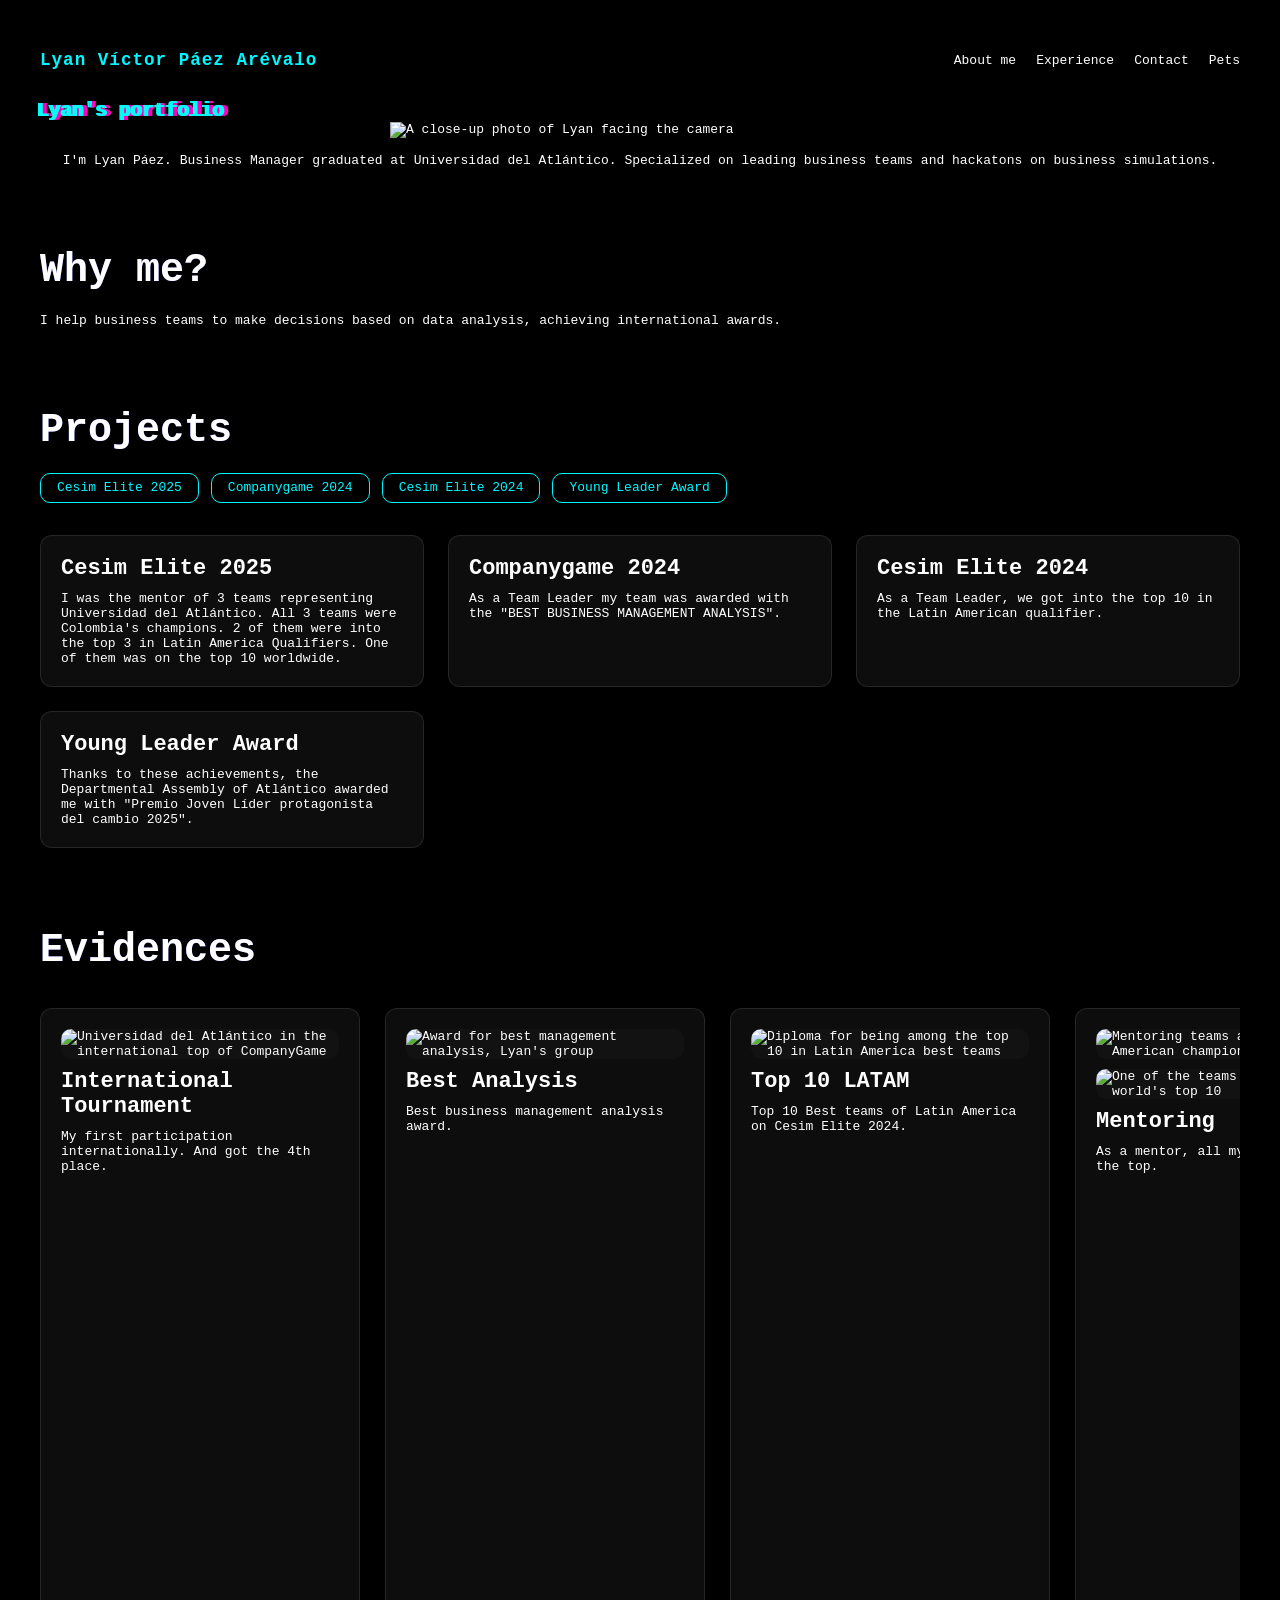
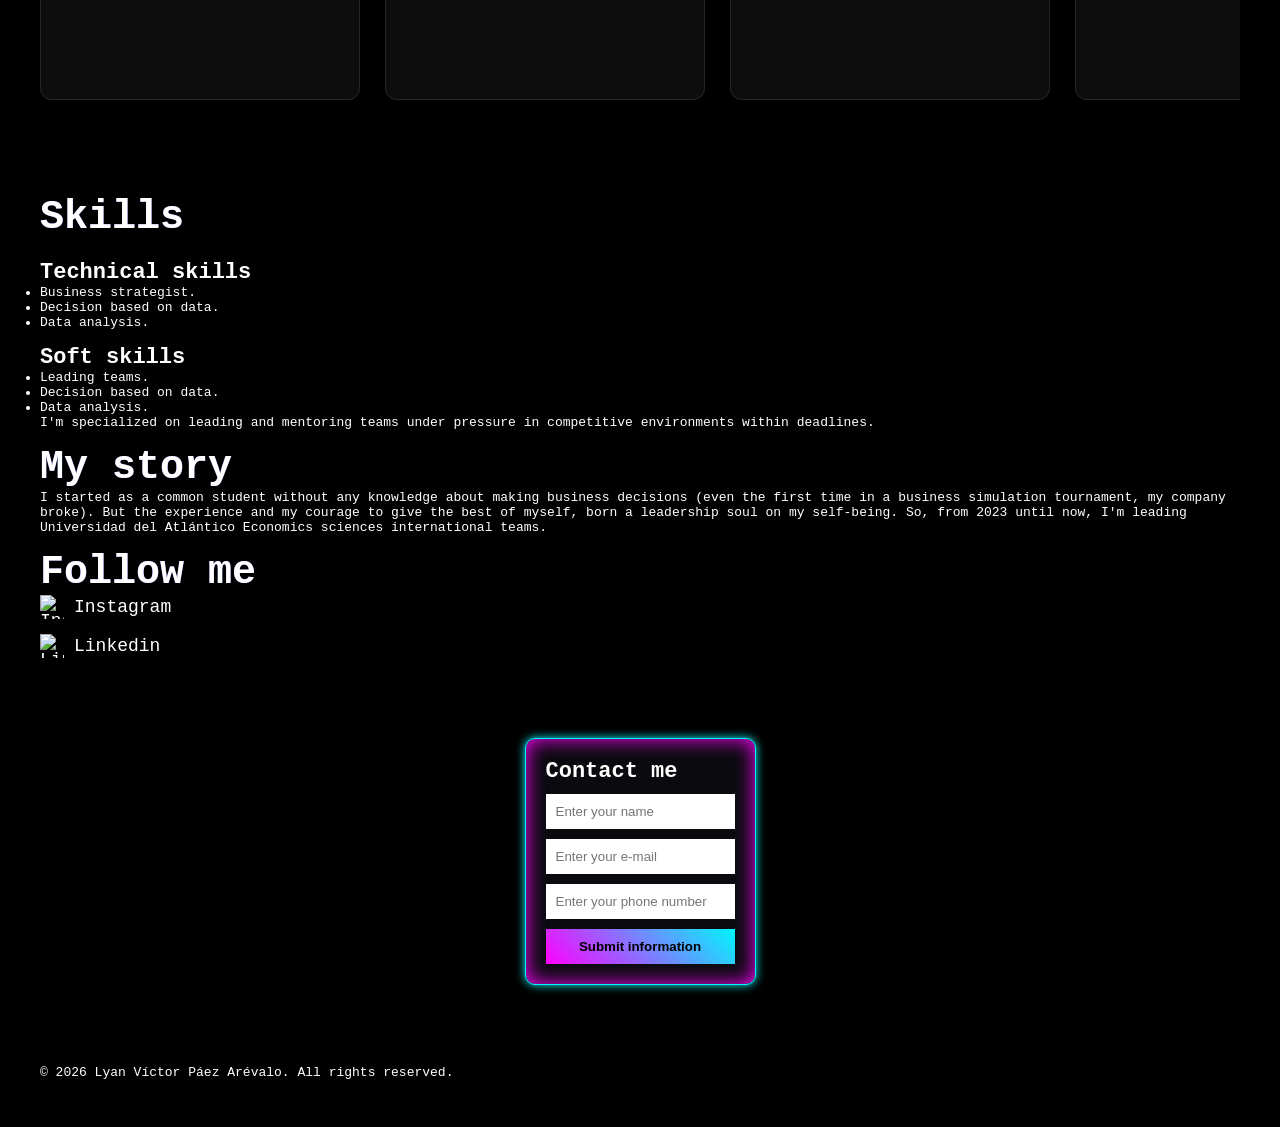
==== commit 2ee4ff8b: "fix: All bugs were fixed" ====
--- a/index.html
+++ b/index.html
@@ -13,12 +13,13 @@
     <meta name="author" content="Lyan Páez" />
     <meta name="robots" content="index, follow" />
 
-    <link rel="stylesheet" href="src/css/styles.min.css" />
+    <link rel="stylesheet" href="src/css/styles.css" />
   </head>
 
   <body>
     <header>
       <nav>
+        <span class="nav-brand">Lyan Víctor Páez Arévalo</span>
         <button class="hamburger" id="hamburger" aria-label="Menu">
           <span class="bar"></span>
           <span class="bar"></span>
@@ -65,51 +66,49 @@
       </section>
 
       <section id="experience">
-  <h2 data-glitch="Projects">Projects</h2>
-
-  <!-- Semana 1: lista <ul> con enlaces simulados -->
-  <ul class="projects-links">
-    <li><a href="#cesim2025">Cesim Elite 2025</a></li>
-    <li><a href="#companygame2024">Companygame 2024</a></li>
-    <li><a href="#cesim2024">Cesim Elite 2024</a></li>
-    <li><a href="#award">Young Leader Award</a></li>
-  </ul>
-
-  <!-- Semana 2: grid layout de proyectos -->
-  <div class="projects-grid">
-    <article class="card" id="cesim2025">
-      <h3>Cesim Elite 2025</h3>
-      <p>
-        I was the mentor of 3 teams representing Universidad del
-        Atlántico. All 3 teams were Colombia's champions. 2 of them were
-        into the top 3 in Latin America Qualifiers. One of them was on
-        the top 10 worldwide.
-      </p>
-    </article>
-    <article class="card" id="companygame2024">
-      <h3>Companygame 2024</h3>
-      <p>
-        As a Team Leader my team was awarded with the "BEST BUSINESS
-        MANAGEMENT ANALYSIS".
-      </p>
-    </article>
-    <article class="card" id="cesim2024">
-      <h3>Cesim Elite 2024</h3>
-      <p>
-        As a Team Leader, we got into the top 10 in the Latin American
-        qualifier.
-      </p>
-    </article>
-    <article class="card" id="award">
-      <h3>Young Leader Award</h3>
-      <p>
-        Thanks to these achievements, the Departmental Assembly of
-        Atlántico awarded me with "Premio Joven Líder protagonista del
-        cambio 2025".
-      </p>
-    </article>
-  </div>
-</section>
+        <h2 data-glitch="Projects">Projects</h2>
+
+        <ul class="projects-links">
+          <li><a href="#cesim2025">Cesim Elite 2025</a></li>
+          <li><a href="#companygame2024">Companygame 2024</a></li>
+          <li><a href="#cesim2024">Cesim Elite 2024</a></li>
+          <li><a href="#award">Young Leader Award</a></li>
+        </ul>
+
+        <div class="projects-grid">
+          <article class="card" id="cesim2025">
+            <h3>Cesim Elite 2025</h3>
+            <p>
+              I was the mentor of 3 teams representing Universidad del
+              Atlántico. All 3 teams were Colombia's champions. 2 of them were
+              into the top 3 in Latin America Qualifiers. One of them was on the
+              top 10 worldwide.
+            </p>
+          </article>
+          <article class="card" id="companygame2024">
+            <h3>Companygame 2024</h3>
+            <p>
+              As a Team Leader my team was awarded with the "BEST BUSINESS
+              MANAGEMENT ANALYSIS".
+            </p>
+          </article>
+          <article class="card" id="cesim2024">
+            <h3>Cesim Elite 2024</h3>
+            <p>
+              As a Team Leader, we got into the top 10 in the Latin American
+              qualifier.
+            </p>
+          </article>
+          <article class="card" id="award">
+            <h3>Young Leader Award</h3>
+            <p>
+              Thanks to these achievements, the Departmental Assembly of
+              Atlántico awarded me with "Premio Joven Líder protagonista del
+              cambio 2025".
+            </p>
+          </article>
+        </div>
+      </section>
 
       <section class="evidences-section">
         <h2 data-glitch="Evidences">Evidences</h2>
--- a/src/css/styles.css
+++ b/src/css/styles.css
@@ -0,0 +1,829 @@
+:root {
+  --color-bg: #000;
+  --color-text: #fff;
+  --color-primary: #00f7ff;
+  --color-secondary: #ff00ff;
+  --color-accent: #bd00ff;
+  --color-success: #00e571;
+  --font-main: monospace;
+  --border-radius: 10px;
+}
+
+html {
+  scroll-behavior: smooth;
+}
+
+/* RESET */
+* {
+  margin: 0;
+  padding: 0;
+  box-sizing: border-box;
+}
+
+body {
+  font-family: monospace;
+  color: #fff;
+  background: #000;
+  overflow-x: hidden;
+  padding: 40px;
+}
+
+/* CENTER ON PAGE */
+.page-center {
+  display: flex;
+  justify-content: center;
+}
+
+/* PARAGRAPH CENTER */
+.center {
+  text-align: center;
+}
+ 
+img {
+  width: 100%;
+  max-width: 500px;
+  height: auto;
+}
+
+header {
+  position: sticky;
+  top: 0;
+  z-index: 1000;
+  background-color: var(--color-bg); 
+  padding: 10px 0; 
+}
+
+/* NAV */
+nav {
+  display: flex;
+  align-items: center;
+  justify-content: space-between;
+  margin-bottom: 20px;
+}
+
+nav ul {
+  display: flex;
+  gap: 20px;
+  list-style: none;
+}
+
+/* NAV BRAND (AUTHOR NAME IN HEADER) */
+.nav-brand {
+  font-size: 1.1rem;
+  font-weight: bold;
+  color: var(--color-primary);
+  letter-spacing: 1px;
+}
+
+.navigation {
+  color: #fff;
+  text-decoration: none;
+}
+
+/* === a === */
+a {
+  text-decoration: none;
+  color: #03d8f3;
+  transition: 0.7s;
+}
+
+a:visited {
+  color: #ff00ff;
+}
+
+a:hover {
+  color: #bd00ff;
+  text-decoration: underline dotted #54c1e6;
+}
+
+/* FORM */
+form {
+  background: #0a0a0f;
+  border: 1px solid #00f7ff;
+  box-shadow:
+    0 0 10px #00f7ff,
+    0 0 20px #ff00ff inset;
+  padding: 20px;
+  border-radius: 10px;
+  display: flex;
+  flex-direction: column;
+  gap: 10px;
+  max-width: 300px;
+}
+
+/* === BUTTON === */
+button {
+  background: linear-gradient(45deg, #ff00ff, #00f7ff);
+  border: none;
+  color: black;
+  padding: 10px 20px;
+  cursor: pointer;
+  font-weight: bold;
+  transition: 0.3s;
+}
+
+button:hover {
+  box-shadow:
+    0 0 15px #ff00ff,
+    0 0 30px #00f7ff;
+  transform: scale(1.05);
+}
+
+/* INPUT CLICK */
+input,
+textarea {
+  position: relative;
+  z-index: 1;
+  padding: 10px;
+  border: none;
+  caret-color: var(--color-primary);
+}
+
+input:focus,
+textarea:focus {
+  animation: pulse 0.6s ease-out;
+}
+
+@keyframes pulse {
+  0% {
+    box-shadow: 0 0 0px #00f7ff;
+  }
+
+  50% {
+    box-shadow:
+      0 0 15px #00f7ff,
+      0 0 30px #ff00ff;
+  }
+
+  100% {
+    box-shadow: 0 0 8px #00f7ff;
+  }
+}
+
+/* ======TO WRITE (PARTICLES) =====*/
+.particle {
+  position: fixed;
+  width: 6px;
+  height: 6px;
+  pointer-events: none;
+  z-index: 9999;
+  border-radius: 50%;
+  filter: blur(1px);
+  box-shadow: 0 0 10px currentColor;
+  animation: explode 0.6s ease-out forwards;
+}
+
+/* EXPLODE  */
+@keyframes explode {
+  0% {
+    transform: scale(1);
+    opacity: 1;
+  }
+
+  100% {
+    transform: scale(3) translateY(-10px);
+    opacity: 0;
+  }
+}
+
+/* SHAKE ON PAGE */
+.glitch-shake {
+  animation: shake 0.1s infinite;
+}
+
+@keyframes shake {
+  0% {
+    transform: translate(0, 0);
+  }
+
+  25% {
+    transform: translate(2px, -2px);
+    filter: hue-rotate(90deg);
+  }
+
+  50% {
+    transform: translate(-2px, 2px);
+  }
+
+  75% {
+    transform: translate(1px, -1px);
+    filter: contrast(150%);
+  }
+
+  100% {
+    transform: translate(0, 0);
+  }
+}
+
+/* ===== GLITCH H1 ===== */
+
+.glitch {
+  position: relative;
+  animation: glitch-skew 1s infinite alternate;
+}
+
+.glitch::before,
+.glitch::after {
+  content: attr(data-text);
+  position: absolute;
+  top: 0;
+  left: 0;
+  width: 100%;
+}
+
+.glitch::before {
+  color: #ff00c1;
+  left: 2px;
+  text-shadow: -2px 0 #ff00c1;
+  animation: glitch-anim 2s infinite linear alternate-reverse;
+}
+
+.glitch::after {
+  color: #00fff9;
+  left: -2px;
+  text-shadow: -2px 0 #00fff9;
+  animation: glitch-anim2 2.5s infinite linear alternate-reverse;
+}
+
+/* ANIMATIONS H1 */
+
+@keyframes glitch-anim {
+  0% {
+    clip-path: inset(0 0 80% 0);
+  }
+
+  50% {
+    clip-path: inset(40% 0 30% 0);
+  }
+
+  100% {
+    clip-path: inset(0 0 80% 0);
+  }
+}
+
+@keyframes glitch-anim2 {
+  0% {
+    clip-path: inset(80% 0 0 0);
+  }
+
+  50% {
+    clip-path: inset(30% 0 40% 0);
+  }
+
+  100% {
+    clip-path: inset(80% 0 0 0);
+  }
+}
+
+@keyframes glitch-skew {
+  0% {
+    transform: skew(0deg);
+  }
+
+  100% {
+    transform: skew(2deg);
+  }
+}
+
+/* ===== GLITCH H2 / H3 ===== */
+
+h2,
+h3 {
+  color: #fff;
+  font-weight: bold;
+}
+
+h2 {
+  font-size: 2.5rem;
+  margin-bottom: 20px;
+}
+
+h3 {
+  font-size: 1.375rem;
+}
+
+h2[data-glitch],
+h3[data-glitch] {
+  position: relative;
+  font-size: 2.5rem;
+  animation: an1 1s ease-in-out infinite alternate;
+}
+
+h2[data-glitch]::before,
+h2[data-glitch]::after,
+h3[data-glitch]::before,
+h3[data-glitch]::after {
+  content: attr(data-glitch);
+  position: absolute;
+  top: 0;
+  left: 0;
+  opacity: 0.8;
+}
+
+h2[data-glitch]::before,
+h3[data-glitch]::before {
+  color: #8b00ff;
+  z-index: -1;
+  animation: an2 0.4s infinite;
+}
+
+h2[data-glitch]::after,
+h3[data-glitch]::after {
+  color: #00e571;
+  z-index: -2;
+  animation: an2 0.4s infinite;
+}
+
+/* ANIMATIONS H2/H3 */
+@keyframes an1 {
+  0%,
+  40%,
+  44%,
+  58%,
+  61%,
+  65%,
+  69%,
+  72%,
+  100% {
+    transform: skewX(0);
+  }
+
+  41% {
+    transform: skewX(10deg);
+  }
+
+  42% {
+    transform: skewX(-10deg);
+  }
+
+  59% {
+    transform: skewX(40deg) skewY(10deg);
+  }
+
+  60% {
+    transform: skewX(-40deg) skewY(-10deg);
+  }
+
+  63% {
+    transform: skewX(10deg) skewY(-5deg);
+  }
+
+  70% {
+    transform: skewX(-50deg) skewY(-20deg);
+  }
+
+  71% {
+    transform: skewX(10deg) skewY(-10deg);
+  }
+}
+
+@keyframes an2 {
+  0% {
+    transform: translate(0);
+  }
+
+  20% {
+    transform: translate(-3px, 3px);
+  }
+
+  40% {
+    transform: translate(-3px, -3px);
+  }
+
+  60% {
+    transform: translate(3px, 3px);
+  }
+
+  80% {
+    transform: translate(3px, -3px);
+  }
+
+  100% {
+    transform: translate(0);
+  }
+}
+
+/* SCROLL */
+.reveal {
+  opacity: 0;
+  transform: translateY(60px);
+  transition: 0.8s;
+}
+
+.reveal.active {
+  opacity: 1;
+  transform: translateY(0);
+}
+
+/* ===== GENERAL GRID ===== */
+.grid {
+  display: grid;
+  grid-template-columns: repeat(auto-fit, minmax(250px, 1fr));
+  gap: 25px;
+  margin-top: 30px;
+}
+
+/* ===== CARDS ===== */
+.card {
+  background: rgba(255, 255, 255, 0.05);
+  border-radius: 12px;
+  padding: 20px;
+  transition: 0.3s;
+  backdrop-filter: blur(10px);
+  border: 1px solid rgba(255, 255, 255, 0.1);
+}
+
+.card:hover {
+  transform: translateY(-10px) scale(1.02);
+  border-color: #00fff9;
+  box-shadow: 0 0 20px rgba(0, 255, 255, 0.2);
+}
+
+/* ===== IMAGES ===== */
+.img-card img {
+  width: 100%;
+  height: 180px;
+  object-fit: contain;
+  background-color: rgba(255, 255, 255, 0.02);
+  border-radius: 10px;
+  margin-bottom: 10px;
+}
+
+.card h3 {
+  margin-bottom: 10px;
+}
+
+section {
+  margin-bottom: 80px;
+}
+
+/* ===== PROFILE PHOTO ===== */
+#lyan-ph {
+  display: block;
+  margin: 0 auto;
+  position: relative;
+  z-index: 1;
+  animation: permanent-glitch-shadow 1.5s steps(10) infinite alternate-reverse;
+  transition: none;
+}
+
+#lyan-ph:hover {
+  filter: drop-shadow(0 0 25px #00fff9) drop-shadow(0 0 40px #ff00c1);
+}
+
+@keyframes permanent-glitch-shadow {
+  0%,
+  100% {
+    filter: drop-shadow(4px 4px 0 #ff00c1) drop-shadow(-4px -4px 0 #00fff9)
+      drop-shadow(0 0 8px rgba(139, 0, 255, 0.4));
+  }
+
+  5% {
+    filter: drop-shadow(-2px -10px 0 #ff00c1) drop-shadow(6px 2px 0 #00fff9)
+      drop-shadow(0 0 2px #fff);
+  }
+
+  10% {
+    filter: drop-shadow(10px 4px 0 #ff00c1) drop-shadow(-10px -4px 0 #00fff9);
+  }
+
+  12% {
+    filter: drop-shadow(0 0 1px transparent);
+  }
+
+  15% {
+    filter: drop-shadow(-15px 0 0 #ff00c1) drop-shadow(15px 0 0 #00fff9)
+      drop-shadow(0 0 20px #8b00ff);
+  }
+
+  20% {
+    filter: drop-shadow(0 -15px 0 #ff00c1) drop-shadow(0 15px 0 #00fff9)
+      drop-shadow(0 0 10px #00fff9);
+  }
+
+  25% {
+    filter: drop-shadow(3px -10px 0 #ff00c1) drop-shadow(-3px 10px 0 #00fff9);
+  }
+
+  30% {
+    filter: drop-shadow(-5px 5px 0 #ff00c1) drop-shadow(5px -5px 0 #00fff9)
+      drop-shadow(0 0 25px rgba(255, 0, 193, 0.7));
+  }
+
+  35% {
+    filter: drop-shadow(0 0 1px transparent);
+  }
+
+  40% {
+    filter: drop-shadow(12px 12px 0 #ff00c1) drop-shadow(-12px -12px 0 #00fff9)
+      drop-shadow(0 0 15px #fff);
+  }
+}
+
+/* ===== SOCIAL MEDIA (FOLLOW ME) ===== */
+.social-links ul {
+  list-style: none;
+  padding: 0;
+  display: flex;
+  flex-direction: column;
+  gap: 15px;
+}
+
+.social-links a {
+  text-decoration: none;
+  color: #fff;
+  font-size: 1.125rem;
+  display: flex;
+  align-items: center;
+  gap: 10px;
+  transition: all 0.3s ease;
+}
+
+.social-links a:hover {
+  color: #00fff9;
+  text-shadow: 0 0 8px #00fff9;
+  transform: translateX(10px);
+}
+
+.social-icon {
+  width: 24px;
+  height: 24px;
+  object-fit: contain;
+}
+
+/* ========================================================== */
+/* ===== INFINITE SCROLL AND MODAL ====== */
+/* ========================================================== */
+
+.scroll-container {
+  width: 100%;
+  overflow: hidden;
+  position: relative;
+  padding: 15px 0;
+}
+
+.scroll-content {
+  display: flex;
+  gap: 25px;
+  width: max-content;
+  will-change: transform;
+}
+
+.scroll-content .card {
+  flex: 0 0 320px;
+}
+
+.scroll-container:hover .scroll-content {
+  animation-play-state: paused !important;
+}
+
+/* ANIMATION TO THE RIGHT (PROJECTS) */
+.projects-links {
+  list-style: none;
+  display: flex;
+  flex-wrap: wrap;
+  gap: 0.75rem;
+  margin-bottom: 2rem;
+}
+
+#experience .projects-links li a {
+  display: inline-block;
+  padding: 0.4rem 1rem;
+  border: 1px solid var(--color-primary);
+  border-radius: var(--border-radius);
+  color: var(--color-primary);
+  font-family: var(--font-main);
+  transition: 0.3s;
+}
+
+#experience .projects-links li a:hover {
+  background: var(--color-primary);
+  color: #000;
+  text-decoration: none;
+}
+
+/* ===== PROJECTS GRID  ===== */
+#experience .projects-grid {
+  display: grid;
+  grid-template-columns: repeat(3, 1fr);
+  gap: 1.5rem;
+}
+
+@media (max-width: 768px) {
+  #experience .projects-grid {
+    grid-template-columns: repeat(2, 1fr);
+  }
+}
+
+@media (max-width: 480px) {
+  #experience .projects-grid {
+    grid-template-columns: 1fr;
+  }
+
+  .projects-links {
+    flex-direction: column;
+  }
+}
+
+/* ANIMATION TO THE LEFT (EVIDENCES) */
+.evidences-scroll .scroll-content {
+  animation: scroll-left 40s linear infinite;
+}
+
+@keyframes scroll-left {
+  0% {
+    transform: translateX(0);
+  }
+
+  100% {
+    transform: translateX(-50%);
+  }
+}
+
+/* ===== EXPANDABLE IMAGES AND MODAL ===== */
+.expandable-image {
+  cursor: pointer;
+  transition:
+    border-color 0.3s ease,
+    filter 0.3s ease;
+}
+
+.expandable-image:hover {
+  border: 1px solid #ff00c1;
+  filter: drop-shadow(0 0 10px rgba(255, 0, 193, 0.5));
+}
+
+.modal-overlay {
+  display: none;
+  position: fixed;
+  z-index: 9999;
+  left: 0;
+  top: 0;
+  width: 100%;
+  height: 100%;
+  background-color: rgba(0, 0, 0, 0.85);
+  backdrop-filter: blur(8px);
+  justify-content: center;
+  align-items: center;
+  opacity: 0;
+  transition: opacity 0.3s ease;
+}
+
+.modal-overlay.open {
+  display: flex;
+  opacity: 1;
+}
+
+.modal-content {
+  max-width: 90%;
+  max-height: 90%;
+  object-fit: contain;
+  border-radius: 8px;
+  border: 2px solid #00fff9;
+  box-shadow: 0 0 30px rgba(0, 255, 249, 0.4);
+  transform: scale(0.9);
+  transition: transform 0.3s ease;
+}
+
+.modal-overlay.open .modal-content {
+  transform: scale(1);
+}
+
+.modal-close-btn {
+  position: absolute;
+  top: 20px;
+  right: 40px;
+  color: #fff;
+  font-size: 40px;
+  font-weight: bold;
+  cursor: pointer;
+  transition:
+    color 0.3s ease,
+    transform 0.3s ease;
+}
+
+.modal-close-btn:hover {
+  color: #ff00c1;
+  transform: scale(1.1);
+}
+
+/* ========================================================== */
+/* ===== HAMBURGUER MENU AND RESPONSIVE ====== */
+/* ========================================================== */
+
+/* BUTTON STYLES (HIDDEN BY DEFAULT ON PC) */
+.hamburger {
+  display: none;
+  flex-direction: column;
+  gap: 5px;
+  background: transparent;
+  border: none;
+  cursor: pointer;
+  padding: 10px;
+  z-index: 100;
+  position: relative;
+}
+
+/* AVOID HAMBURGUER BUTTON HAS NOT THE SAME STYLE THAN OTHER BUTTONS */
+.hamburger:hover {
+  box-shadow: none;
+  transform: none;
+}
+
+.hamburger .bar {
+  width: 30px;
+  height: 3px;
+  background-color: #00f7ff;
+  border-radius: 5px;
+  transition: 0.3s ease;
+}
+
+/* MEDIA QUERIES PHONES AND TABLETS (768px OR LESS) */
+@media screen and (max-width: 768px) {
+  .hamburger {
+    display: flex;
+    z-index: 1000;
+  }
+
+  nav {
+    position: relative;
+    display: flex;
+    justify-content: flex-end;
+  }
+
+  .nav-brand {
+    position: absolute;
+    left: 50%;
+    transform: translateX(-50%);
+  }
+
+  /* HID THE ORIGINAL MENU AND TRANSFORM IT INTO A LATERAL PANEL */
+  nav ul {
+    position: fixed;
+    top: 0;
+    right: -100%;
+    height: 100vh;
+    width: 250px;
+    background: rgba(10, 10, 15, 0.95);
+    backdrop-filter: blur(10px);
+    flex-direction: column;
+    align-items: center;
+    justify-content: center;
+    transition: 0.4s ease-in-out;
+    box-shadow: -5px 0 15px rgba(0, 247, 255, 0.2);
+    z-index: 99;
+    margin-bottom: 0;
+  }
+
+  /* CLASS ACTIVATED BY JS TO SHOW THE MENU */
+  nav ul.active {
+    right: 0;
+  }
+
+  /* ANIMATION FOR THE HAMBURGUER ICON TURNING INTO AN "X" */
+  .hamburger.active .bar:nth-child(1) {
+    transform: translateY(8px) rotate(45deg);
+    background-color: #ff00ff;
+  }
+  .hamburger.active .bar:nth-child(2) {
+    opacity: 0;
+  }
+  .hamburger.active .bar:nth-child(3) {
+    transform: translateY(-8px) rotate(-45deg);
+    background-color: #ff00ff;
+  }
+}
+
+/* === RESPONSIVE === */
+
+/* TABLET (≤ 768PX) */
+@media (max-width: 768px) {
+  nav ul {
+    flex-direction: column;
+    gap: 10px;
+  }
+
+  .scroll-content .card {
+    flex: 0 0 260px;
+  }
+}
+
+/* MOBILE (≤ 480PX) */
+@media (max-width: 480px) {
+  body {
+    padding: 20px;
+  }
+
+  nav ul {
+    flex-direction: column;
+    gap: 8px;
+  }
+
+  #lyan-ph {
+    max-width: 80%;
+  }
+
+  form {
+    max-width: 100%;
+  }
+}
